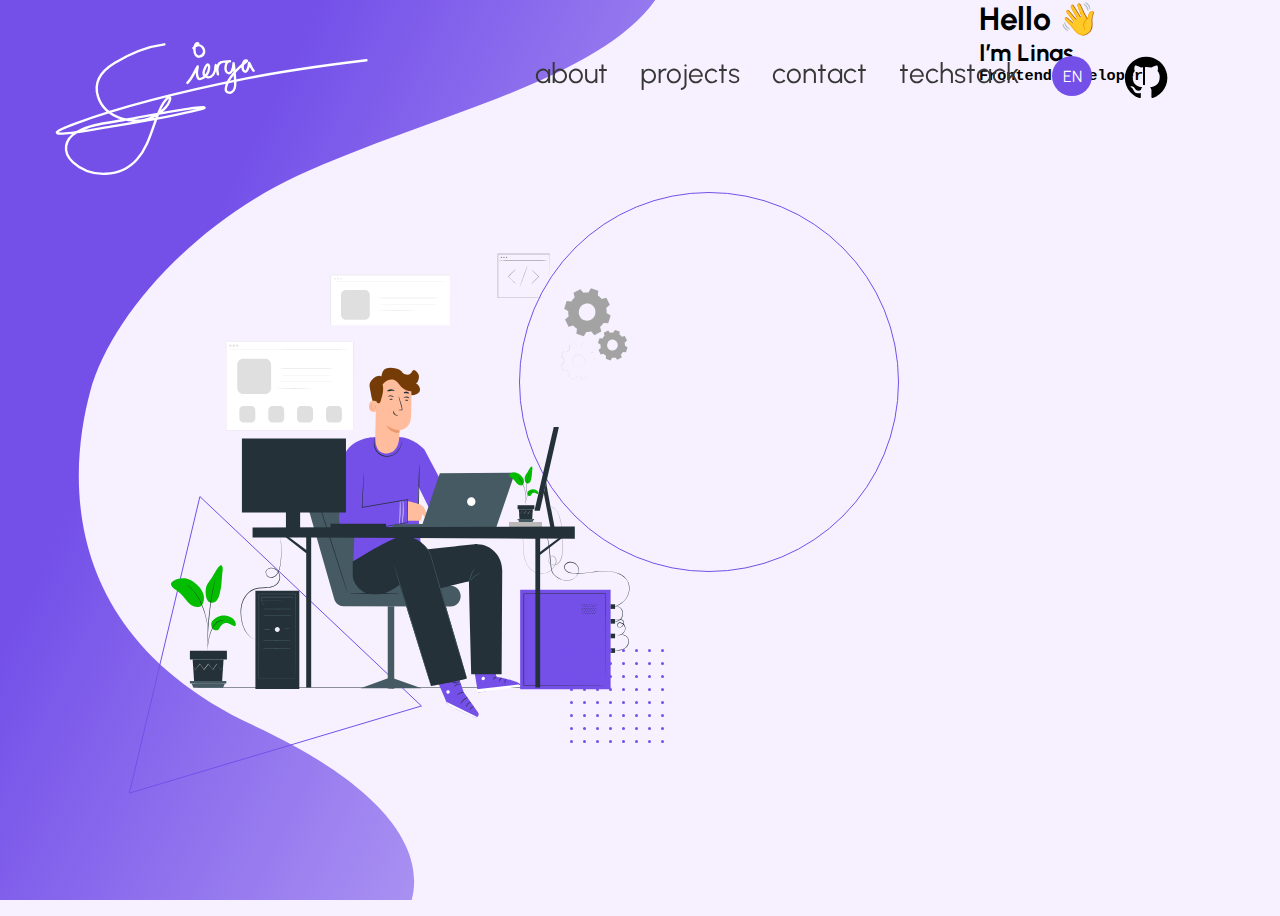
==== src/index.html @ c7c06890 "first commit" ====
<!DOCTYPE html>
<html lang="en">
<head>
    <meta charset="UTF-8">
    <meta name="viewport" content="width=device-width, initial-scale=1.0">
    <title>Linas Gierga</title>
    <link rel="stylesheet" href="/src/style.css">
</head>
<body>
    <svg class="backgroundSvg" xmlns="http://www.w3.org/2000/svg" width="790" height="1080" viewBox="0 0 790 1080" fill="none">
        <path d="M0 1130V730.173V-4H789.075C723.975 95.75 510.3 140.375 357.525 210.725C231.068 268.955 131.598 381.875 108.15 470.075C84.7029 558.275 63.0005 758.09 304.5 870.65C546 983.21 510.65 1089.23 460.95 1130H0Z" fill="url(#paint0_linear_227_18)"/>
        <defs>
          <linearGradient id="paint0_linear_227_18" x1="304.5" y1="165.05" x2="1593.38" y2="798.725" gradientUnits="userSpaceOnUse">
            <stop stop-color="#7450E9"/>
            <stop offset="1" stop-color="#7450E9" stop-opacity="0"/>
          </linearGradient>
        </defs>
      </svg>
    <header class="head">
        <nav class="navbar">
            <div class="logo">
                <svg width="391" height="168" viewBox="0 0 391 168" fill="none" xmlns="http://www.w3.org/2000/svg">
                    <path d="M136.58 3.90649C115.14 6.66023 92.7282 16.0284 74.3552 27.1511C58.4607 36.7734 47.6122 50.2435 53.6571 69.3963C62.2893 96.7468 98.6826 105.769 122.607 94.4038C130.795 90.5142 141.648 82.0887 143.763 72.5957C144.61 68.7917 140.902 70.707 139.845 71.6816C135.628 75.5686 132.377 82.1691 130.247 87.1562C121.583 107.44 117.562 130.436 102.497 147.553C82.4027 170.385 44.9512 171.926 22.4792 151.405C8.41216 138.56 11.7688 122.59 27.2783 113.535C44.0968 103.715 65.656 102.144 84.4105 98.8765C110.695 94.2969 136.875 88.9944 163.253 84.9689C167.417 84.3333 179.173 82.458 184.865 82.6183C185.506 82.6363 187.217 82.9852 186.661 83.3039C184.63 84.4679 182.237 84.8505 179.968 85.4259C140.035 95.5547 98.7001 101.792 58.1297 108.671C52.6746 109.595 -39.7852 126.684 25.2542 102.925C94.0602 77.7894 166.336 61.2031 238.047 46.8699C288.199 36.8459 338.543 29.964 389.268 23.8864" stroke="white" stroke-width="3" stroke-linecap="round"/>
                    <path d="M165.375 52.0934C170.385 47.3215 173.293 40.852 176.344 34.7252C180.407 26.5672 177.258 35.086 177.258 39.0673C177.258 41.1699 177.661 47.4689 180.882 47.3922C185.521 47.2818 190.303 41.8316 191.558 37.7287C192.07 36.0533 193.395 31.0904 191.688 29.567C189.012 27.1772 185.702 37.9564 185.583 39.1979C185.279 42.3951 187.542 44.8229 190.709 45.1396C195.87 45.6557 198.918 40.2756 200.111 36.0311C200.239 35.5788 200.374 30.0671 200.764 29.8935C201.001 29.7883 203.052 38.7374 203.213 39.557C203.948 43.3153 203.289 40.8555 203.017 38.5776C202.491 34.1691 202.535 28.7483 207.098 26.4982C210.357 24.891 221.538 25.0617 217.904 25.0617C212.971 25.0617 211.51 36.203 214.868 38.904C220.447 43.3919 222.964 32.2449 222.964 28.9467C222.964 21.1957 224.952 44.3459 225.184 52.0934C225.303 56.0611 224.95 61.1756 221.071 63.4545C218.009 65.2532 213.04 64.2941 213.301 59.994C213.96 49.1135 226.455 36.0911 234.26 29.1752C234.392 29.0579 241.091 24.9167 239.614 24.2455C234.475 21.9095 233.185 34.3563 235.892 37.1411C239.93 41.2938 242.356 30.4945 242.356 27.8041C242.356 24.2182 245.249 34.8256 248.233 36.8146" stroke="white" stroke-width="3" stroke-linecap="round"/>
                    <path d="M178.891 2.73118C172.704 -0.180234 171.658 21.9714 181.242 19.0547C192.95 15.4912 181.686 -2.95465 173.015 8.60762" stroke="white" stroke-width="3" stroke-linecap="round"/>
                    </svg>                    
            </div>
            <div class="navRight">
                <ul class="navbarList">
                    <li class="navbarItem">
                        <a href="" class="navbarLink">
                            about
                        </a>
                    </li>
                    <li class="navbarItem">
                        <a href="" class="navbarLink">
                            projects
                        </a>
                    </li>
                    <li class="navbarItem">
                        <a href="" class="navbarLink">
                            contact
                        </a>
                    </li>
                    <li class="navbarItem">
                        <a href="" class="navbarLink">
                            techstack
                        </a>
                    </li>
                </ul>
                <div class="languageChangeBtn">
                    <span>EN</span>
                </div>
                <div class="github">
                    <svg xmlns="http://www.w3.org/2000/svg" width="44" height="43" viewBox="0 0 44 43" fill="none">
                        <path d="M22.1138 0.636353C17.068 0.636562 12.1868 2.43222 8.34375 5.70203C4.5007 8.97184 1.94652 13.5024 1.13824 18.4831C0.329954 23.4638 1.32032 28.5696 3.93211 32.887C6.54391 37.2043 10.6067 40.4514 15.3936 42.0473C16.4561 42.2332 16.8545 41.5958 16.8545 41.0379C16.8545 40.5332 16.8279 38.8598 16.8279 37.0801C11.4888 38.0629 10.1076 35.7786 9.68258 34.5833C9.21099 33.4208 8.46341 32.3905 7.50445 31.5817C6.7607 31.1832 5.6982 30.2004 7.47787 30.1739C8.15742 30.2476 8.80918 30.4841 9.37792 30.8632C9.94666 31.2424 10.4156 31.7531 10.7451 32.352C11.0357 32.8741 11.4265 33.3337 11.8951 33.7045C12.3637 34.0753 12.9008 34.35 13.4758 34.5129C14.0507 34.6757 14.6521 34.7236 15.2456 34.6536C15.839 34.5836 16.4128 34.3972 16.9341 34.1051C17.0261 33.0248 17.5075 32.0147 18.2888 31.263C13.5607 30.7317 8.62008 28.8988 8.62008 20.7708C8.59022 18.6588 9.36953 16.6155 10.7982 15.0599C10.1486 13.2243 10.2246 11.21 11.0107 9.4286C11.0107 9.4286 12.7903 8.87077 16.8545 11.6067C20.3316 10.6504 24.0023 10.6504 27.4795 11.6067C31.5435 8.84423 33.3232 9.4286 33.3232 9.4286C34.1094 11.2099 34.1855 13.2243 33.5357 15.0599C34.9687 16.6129 35.7487 18.658 35.7138 20.7708C35.7138 28.9254 30.7466 30.7317 26.0185 31.263C26.5256 31.777 26.9162 32.3941 27.1637 33.0724C27.4112 33.7508 27.5098 34.4744 27.4529 35.1942C27.4529 38.0365 27.4263 40.3207 27.4263 41.038C27.4263 41.5958 27.8247 42.2599 28.8872 42.0474C33.6657 40.4384 37.7168 37.1837 40.3175 32.8642C42.9181 28.5447 43.8991 23.4415 43.0852 18.4656C42.2713 13.4897 39.7156 8.96502 35.8742 5.69919C32.0328 2.43336 27.1558 0.638977 22.1138 0.636353Z" fill="black"/>
                      </svg>
                </div>
            </div>
        </nav>
    </header>
    <main>
        <div class="vectorPerson">
            <svg width="899" height="724" viewBox="0 0 899 724" fill="none" xmlns="http://www.w3.org/2000/svg">
                <circle cx="709" cy="190" r="189.5" stroke="#7450E9"/>
                <path d="M421.435 513.965L129.319 601.122L199.897 304.563L421.435 513.965Z" stroke="#7450E9"/>
                <g clip-path="url(#clip0_275_212)">
                <mask id="mask0_275_212" style="mask-type:luminance" maskUnits="userSpaceOnUse" x="157" y="28" width="507" height="527">
                <path d="M664 28.367H157V554.633H664V28.367Z" fill="white"/>
                </mask>
                <g mask="url(#mask0_275_212)">
                <path d="M226.307 149.777H353.26V237.979H226.307V149.777Z" fill="white"/>
                <path d="M353.361 238.084V236.505V231.874V214.086C353.361 198.719 353.26 176.721 353.26 149.882L353.462 150.092H226.51L226.712 149.882V238.084L226.51 237.874L317.972 237.979L344.134 238.084H351.13H352.955H353.564H351.232H344.235L318.175 238.189L226.611 238.295H226.408V238.084V149.882V149.671H226.611H353.564H353.767V149.882C353.767 176.827 353.665 198.93 353.665 214.192V231.874V236.505C353.665 237.558 353.361 238.084 353.361 238.084Z" fill="#DFDFDF"/>
                <path d="M226.307 157.671C226.307 157.565 254.699 157.46 289.784 157.46C324.868 157.46 353.26 157.565 353.26 157.671C353.26 157.776 324.868 157.881 289.784 157.881C254.699 157.881 226.307 157.776 226.307 157.671Z" fill="#DFDFDF"/>
                <path d="M231.377 153.671C231.377 154.302 230.972 154.723 230.363 154.723C229.755 154.723 229.349 154.302 229.349 153.671C229.349 153.039 229.755 152.618 230.363 152.618C230.972 152.618 231.377 153.145 231.377 153.671Z" fill="#DFDFDF"/>
                <path d="M233.81 152.618C234.37 152.618 234.824 153.09 234.824 153.671C234.824 154.252 234.37 154.723 233.81 154.723C233.251 154.723 232.796 154.252 232.796 153.671C232.796 153.09 233.251 152.618 233.81 152.618Z" fill="#DFDFDF"/>
                <path d="M238.272 153.671C238.272 154.302 237.867 154.723 237.258 154.723C236.65 154.723 236.244 154.302 236.244 153.671C236.244 153.039 236.65 152.618 237.258 152.618C237.867 152.618 238.272 153.145 238.272 153.671Z" fill="#DFDFDF"/>
                <path d="M237.258 172.828C237.258 169.514 239.945 166.828 243.258 166.828H265.126C268.44 166.828 271.126 169.514 271.126 172.828V195.982C271.126 199.296 268.44 201.982 265.126 201.982H243.258C239.945 201.982 237.258 199.296 237.258 195.982V172.828Z" fill="#DFDFDF"/>
                <path d="M335.919 176.827C335.919 176.932 322.737 177.037 306.412 177.037C290.086 177.037 276.904 176.932 276.904 176.827C276.904 176.721 290.086 176.616 306.412 176.616C322.737 176.616 335.919 176.721 335.919 176.827Z" fill="#DFDFDF"/>
                <path d="M335.919 183.352C335.919 183.458 322.737 183.563 306.412 183.563C290.086 183.563 276.904 183.458 276.904 183.352C276.904 183.247 290.086 183.142 306.412 183.142C322.737 183.142 335.919 183.247 335.919 183.352Z" fill="#DFDFDF"/>
                <path d="M335.919 189.878C335.919 189.983 322.737 190.089 306.412 190.089C290.086 190.089 276.904 189.983 276.904 189.878C276.904 189.773 290.086 189.668 306.412 189.668C322.737 189.668 335.919 189.773 335.919 189.878Z" fill="#DFDFDF"/>
                <path d="M311.787 196.404C311.382 196.509 310.875 196.509 310.368 196.509L306.616 196.614C303.473 196.614 299.112 196.72 294.347 196.72C289.581 196.72 285.221 196.72 281.976 196.614L278.224 196.509C277.717 196.509 277.311 196.509 276.906 196.404C277.311 196.299 277.818 196.299 278.224 196.299L281.976 196.193C285.119 196.088 289.479 196.088 294.347 196.088C299.214 196.088 303.473 196.088 306.616 196.193L310.368 196.299C310.875 196.299 311.382 196.299 311.787 196.404Z" fill="#DFDFDF"/>
                <path d="M239.388 217.876C239.388 215.667 241.179 213.876 243.388 213.876H251.307C253.517 213.876 255.307 215.667 255.307 217.876V226.401C255.307 228.61 253.517 230.401 251.307 230.401H243.388C241.179 230.401 239.388 228.61 239.388 226.401V217.876Z" fill="#DFDFDF"/>
                <path d="M268.287 217.876C268.287 215.667 270.077 213.876 272.287 213.876H280.206C282.416 213.876 284.206 215.667 284.206 217.876V226.401C284.206 228.61 282.416 230.401 280.206 230.401H272.287C270.077 230.401 268.287 228.61 268.287 226.401V217.876Z" fill="#DFDFDF"/>
                <path d="M297.084 217.876C297.084 215.667 298.875 213.876 301.084 213.876H309.004C311.213 213.876 313.004 215.667 313.004 217.876V226.401C313.004 228.61 311.213 230.401 309.004 230.401H301.084C298.875 230.401 297.084 228.61 297.084 226.401V217.876Z" fill="#DFDFDF"/>
                <path d="M325.983 217.876C325.983 215.667 327.774 213.876 329.983 213.876H337.903C340.112 213.876 341.903 215.667 341.903 217.876V226.401C341.903 228.61 340.112 230.401 337.903 230.401H329.983C327.774 230.401 325.983 228.61 325.983 226.401V217.876Z" fill="#DFDFDF"/>
                <path d="M584.655 171.827C584.553 172.353 584.25 172.88 583.946 173.301C582.525 175.511 579.99 176.564 577.455 176.143C576.341 175.932 575.224 175.406 574.313 174.564C573.806 174.143 573.398 173.616 573.095 173.09C572.688 172.459 572.487 171.827 572.285 171.196C571.878 169.827 571.98 168.249 572.487 166.88C572.994 165.512 573.905 164.354 575.123 163.617C575.73 163.196 576.341 162.986 576.948 162.775C577.557 162.565 578.166 162.565 578.876 162.565C581.106 162.67 583.133 163.933 584.349 165.933C585.161 167.196 585.466 168.775 585.263 170.354C585.059 170.88 584.857 171.406 584.655 171.827C584.655 171.827 584.857 171.301 584.96 170.248C585.06 168.775 584.757 167.301 584.046 166.038C582.932 164.144 580.903 162.986 578.772 162.986C578.165 162.986 577.557 163.091 576.948 163.196C573.603 164.144 571.674 167.722 572.588 171.196C572.791 171.827 572.994 172.459 573.399 172.985C573.703 173.511 574.11 174.037 574.515 174.458C576.138 175.932 578.369 176.458 580.397 175.827C581.815 175.406 583.031 174.564 583.842 173.301C584.147 172.88 584.453 172.353 584.655 171.827Z" fill="#DFDFDF"/>
                <path d="M587.87 157.469L587.881 157.261L588.019 156.537L588.559 153.853L588.553 153.957C587.168 153.353 585.29 152.511 583.119 151.444L583.22 151.45L581.046 154.456L581.041 154.56L580.94 154.554C579.635 154.373 578.324 154.296 577.104 154.432L577.003 154.426L577.008 154.323L575.044 151.177L575.246 151.189L569.675 153.37L569.782 153.272L570.303 156.959L570.298 157.063L570.192 157.16C569.141 157.935 568.187 158.818 567.423 159.924L567.317 160.022L567.216 160.016C566.118 159.741 564.913 159.567 563.714 159.288L563.921 159.196L561.515 164.8L561.424 164.586L564.343 166.847L564.439 166.956L564.434 167.061C564.265 168.409 564.201 169.659 564.335 171.025L564.329 171.128L564.223 171.228L561.189 173.243L561.2 173.034L563.335 178.802L563.139 178.685C564.258 178.543 565.484 178.3 566.704 178.164L566.805 178.17L566.9 178.28C567.654 179.369 568.514 180.36 569.586 181.153L569.676 181.367L569.671 181.473L569.666 181.577L569.655 181.785L569.528 182.3L569.38 183.23L569.084 185.095L568.993 184.88L574.433 187.289L574.226 187.381L576.4 184.374L576.506 184.277L576.607 184.283C577.912 184.463 579.122 184.534 580.443 184.403L580.544 184.409L580.639 184.52L582.604 187.664L582.407 187.549C584.365 186.829 586.222 186.102 587.978 185.368L587.866 185.571L587.345 181.883L587.35 181.78L587.456 181.681C588.506 180.907 589.461 180.024 590.225 178.919L590.331 178.821L590.431 178.827C591.631 179.107 592.83 179.385 593.933 179.555L593.727 179.647L596.133 174.042L596.223 174.258L593.304 171.997L593.203 171.991L593.209 171.886C593.378 170.537 593.446 169.183 593.308 167.921L593.313 167.818L593.414 167.824L596.448 165.809L596.443 165.913L594.307 160.145L594.408 160.151C592.981 160.381 591.761 160.517 590.843 160.672C590.28 159.805 589.611 159.033 588.937 158.367L588.359 157.811L587.87 157.469L588.168 157.591C588.263 157.7 588.46 157.817 588.751 158.043C589.526 158.715 590.195 159.486 590.763 160.251L590.662 160.245C591.681 160.096 592.8 159.953 594.228 159.723L594.127 159.717L594.122 159.82L596.257 165.588L596.252 165.691L596.146 165.791L593.111 167.806L593.218 167.708C593.351 169.074 593.282 170.428 593.113 171.775L593.018 171.666L595.937 173.927L596.032 174.036L596.027 174.142L593.62 179.746L593.615 179.85L593.514 179.844C592.416 179.57 591.212 179.396 590.012 179.116L590.118 179.018C589.254 180.116 588.299 181 587.249 181.774L587.36 181.572L587.882 185.259L587.877 185.362L587.771 185.462L582.201 187.641L582.094 187.74L581.999 187.629L580.034 184.485L580.231 184.6C578.91 184.732 577.599 184.655 576.294 184.474L576.501 184.38L574.327 187.387L574.221 187.486L574.12 187.48L568.686 184.966L568.585 184.96L568.59 184.857L568.887 182.994L569.035 182.062L569.162 181.547L569.172 181.338L569.178 181.235L569.183 181.129C569.363 181.559 569.178 181.235 569.273 181.344C568.307 180.452 567.346 179.454 566.598 178.262L566.794 178.377C565.574 178.514 564.348 178.756 563.229 178.899L563.027 178.887L562.932 178.778L560.797 173.01L560.701 172.901L560.807 172.802C561.852 172.133 562.902 171.358 563.841 170.787L563.73 170.99C563.597 169.624 563.665 168.269 563.834 166.92L563.924 167.136L561.005 164.875L560.91 164.765L560.915 164.659L563.322 159.055L563.327 158.952L563.428 158.958C564.627 159.237 565.826 159.515 566.93 159.686L566.723 159.777C567.587 158.68 568.542 157.795 569.592 157.022L569.486 157.119L568.965 153.432L568.97 153.328L569.071 153.334C571.028 152.614 572.885 151.887 574.641 151.153L574.742 151.159L574.837 151.27L576.802 154.415L576.701 154.409C578.022 154.278 579.332 154.355 580.638 154.537L580.537 154.531L582.711 151.524L582.716 151.42L582.817 151.426L588.246 154.042L588.347 154.048L587.806 156.734L587.669 157.457L587.87 157.469Z" fill="#DFDFDF"/>
                <path d="M606.05 163.83C605.111 163.258 604.262 162.473 603.615 161.675L600.723 162.471L598.47 157.902L600.795 155.886C600.536 154.751 600.483 153.709 600.526 152.557L597.922 151.04L599.494 146.14L602.438 146.386C602.996 145.412 603.76 144.531 604.535 143.86L603.778 140.873L608.209 138.523L610.15 140.918C611.248 140.644 612.256 140.585 613.37 140.623L614.952 137.918L619.684 139.52L619.434 142.565C620.372 143.137 621.221 143.924 621.868 144.721L624.76 143.924L627.013 148.493L624.688 150.511C624.948 151.644 625 152.686 624.957 153.837L627.562 155.357L625.989 160.255L623.045 160.011C622.487 160.983 621.718 161.759 620.948 162.537L621.705 165.521L617.274 167.871L615.334 165.479C614.235 165.753 613.227 165.812 612.113 165.772L610.531 168.477L605.799 166.874L606.05 163.83ZM610.827 158.325C613.607 159.312 616.658 157.669 617.524 154.797C618.491 151.92 616.916 148.773 614.142 147.891C611.362 146.906 608.311 148.547 607.445 151.419C606.478 154.297 607.946 157.345 610.827 158.325Z" fill="#A3A3A3"/>
                <path d="M576.959 136.855C575.495 135.897 574.223 134.718 573.146 133.423L568.556 134.632L565.063 127.524L568.645 124.388C568.254 122.634 568.169 120.969 568.281 119.185L564.213 116.709L566.657 109.042L571.331 109.499C572.265 107.98 573.412 106.659 574.67 105.54L573.52 100.803L580.414 97.1588L583.431 100.846C585.129 100.433 586.742 100.338 588.466 100.447L590.882 96.229L598.287 98.7202L597.824 103.554C599.288 104.512 600.555 105.586 601.732 106.876L606.322 105.666L609.816 112.774L606.233 115.909C606.625 117.663 606.709 119.329 606.597 121.112L610.665 123.59L608.221 131.255L603.452 130.91C602.518 132.428 601.371 133.748 600.113 134.866L601.263 139.606L594.369 143.249L591.352 139.561C589.654 139.975 588.041 140.07 586.317 139.962L583.8 144.184L576.395 141.694L576.959 136.855ZM584.513 128.262C588.931 129.674 593.559 127.208 595.052 122.732C596.544 118.256 594.074 113.386 589.751 111.864C585.332 110.452 580.704 112.918 579.212 117.394C577.724 121.974 580.094 126.849 584.513 128.262Z" fill="#A3A3A3"/>
                <path d="M531.418 91.8873C531.621 91.6768 531.724 91.4663 531.925 91.2558L533.446 89.677C534.766 88.3087 536.591 86.5194 538.619 84.5196V84.7301C536.591 82.7303 534.766 80.941 533.446 79.678L531.925 78.0992C531.724 77.8887 531.521 77.6782 531.418 77.4677C531.621 77.5729 531.824 77.7834 532.028 77.9939L533.649 79.4675C534.967 80.7305 536.894 82.5198 538.922 84.5196L539.023 84.6249L538.922 84.7301C536.894 86.7299 535.07 88.5192 533.649 89.8875L532.028 91.4663C531.925 91.5716 531.621 91.6768 531.418 91.8873Z" fill="#7D7D7D"/>
                <path d="M515.601 77.3624C515.398 77.5729 515.297 77.7834 515.094 77.9939L513.573 79.5727C512.255 80.941 510.43 82.7303 508.402 84.7301V84.4143C510.43 86.4141 512.255 88.2034 513.573 89.4665L515.094 91.0453C515.297 91.2558 515.5 91.4663 515.601 91.6768C515.398 91.5716 515.195 91.361 514.993 91.1505C514.587 90.7295 513.979 90.2033 513.37 89.677C512.052 88.414 510.125 86.6246 508.097 84.6248L507.996 84.5196L508.097 84.4143C510.125 82.4145 511.951 80.6252 513.37 79.2569L514.993 77.7834C515.195 77.6781 515.398 77.4676 515.601 77.3624Z" fill="#7D7D7D"/>
                <path d="M519.657 95.2554C519.556 95.2554 521.178 90.4138 523.409 84.4144C525.64 78.4149 527.364 73.6785 527.465 73.6785C527.567 73.6785 525.944 78.5202 523.713 84.5196C521.483 90.519 519.759 95.2554 519.657 95.2554Z" fill="#7D7D7D"/>
                <path d="M549.469 104.833V102.518V93.6766C549.469 86.0984 549.469 75.2573 549.366 62.1007L549.469 62.3112H497.957L498.159 62.1007V105.675L497.957 105.465L535.17 105.57H545.717H548.556H545.817L535.273 105.675L497.957 105.781H497.755V105.57V61.9954V61.7849H497.957H549.469H549.57V61.9954C549.57 75.1521 549.469 85.9931 549.469 93.6766V102.518V104.833Z" fill="#7D7D7D"/>
                <path d="M549.873 68.5211C549.873 68.6264 538.212 68.7316 523.915 68.7316C509.618 68.7316 497.957 68.6264 497.957 68.5211C497.957 68.4159 509.516 68.3106 523.915 68.3106C538.315 68.3106 549.873 68.4159 549.873 68.5211Z" fill="#7D7D7D"/>
                <path d="M502.115 65.3635C502.115 65.7846 501.811 66.1003 501.405 66.1003C500.998 66.1003 500.695 65.7846 500.695 65.3635C500.695 64.9425 500.998 64.6268 501.405 64.6268C501.811 64.6268 502.115 64.9425 502.115 65.3635Z" fill="#7D7D7D"/>
                <path d="M503.94 64.6268C504.333 64.6268 504.65 64.9562 504.65 65.3635C504.65 65.7698 504.333 66.1003 503.94 66.1003C503.548 66.1003 503.23 65.7698 503.23 65.3635C503.23 64.9562 503.548 64.6268 503.94 64.6268Z" fill="#7D7D7D"/>
                <path d="M507.185 65.3635C507.185 65.7846 506.881 66.1003 506.475 66.1003C506.068 66.1003 505.765 65.7846 505.765 65.3635C505.765 64.9425 506.068 64.6268 506.475 64.6268C506.881 64.6268 507.185 64.9425 507.185 65.3635Z" fill="#7D7D7D"/>
                <path d="M330.85 83.0461H449.894V133.252H330.85V83.0461Z" fill="white"/>
                <path d="M449.894 133.252V132.41V129.778V119.779C449.894 111.149 449.894 98.6235 449.791 83.046L449.894 83.1513L330.85 83.2566L331.053 83.046V133.252L330.85 133.041L416.229 133.147L440.97 133.252H416.229L330.749 133.357H330.546V133.147V82.9408V82.7303H330.749H449.791H449.894V83.046C449.894 98.6235 449.894 111.149 449.791 119.779V129.778V132.305C449.791 132.831 449.894 133.252 449.894 133.252Z" fill="#DFDFDF"/>
                <path d="M331.053 89.8875C331.053 89.7823 357.62 89.677 390.474 89.677C423.327 89.677 449.894 89.7823 449.894 89.8875C449.894 89.9928 423.327 90.098 390.474 90.098C357.62 90.098 331.053 89.9928 331.053 89.8875Z" fill="#DFDFDF"/>
                <path d="M336.021 86.8352C336.021 87.3614 335.616 87.6772 335.109 87.6772C334.602 87.6772 334.196 87.2562 334.196 86.8352C334.196 86.3089 334.602 85.8879 335.109 85.8879C335.616 85.8879 336.021 86.3089 336.021 86.8352Z" fill="#EBEBEB"/>
                <path d="M338.961 86.8352C338.961 87.3614 338.556 87.6772 338.049 87.6772C337.542 87.6772 337.136 87.2562 337.136 86.8352C337.136 86.3089 337.542 85.8879 338.049 85.8879C338.556 85.8879 338.961 86.3089 338.961 86.8352Z" fill="#EBEBEB"/>
                <path d="M340.989 85.8879C341.493 85.8879 341.902 86.312 341.902 86.8352C341.902 87.3583 341.493 87.7824 340.989 87.7824C340.485 87.7824 340.077 87.3583 340.077 86.8352C340.077 86.312 340.485 85.8879 340.989 85.8879Z" fill="#EBEBEB"/>
                <path d="M340.99 102.992C340.99 100.231 343.229 97.992 345.99 97.992H364.788C367.549 97.992 369.788 100.231 369.788 102.992V122.779C369.788 125.54 367.549 127.779 364.788 127.779H345.99C343.229 127.779 340.99 125.54 340.99 122.779V102.992Z" fill="#DFDFDF"/>
                <path d="M441.68 105.991C441.68 106.097 426.875 106.202 408.623 106.202C390.371 106.202 375.567 106.097 375.567 105.991C375.567 105.886 390.371 105.781 408.623 105.781C426.875 105.781 441.68 105.886 441.68 105.991Z" fill="#DFDFDF"/>
                <path d="M441.68 112.096C441.68 112.201 426.875 112.306 408.623 112.306C390.371 112.306 375.567 112.201 375.567 112.096C375.567 111.991 390.371 111.885 408.623 111.885C426.875 111.885 441.68 111.991 441.68 112.096Z" fill="#DFDFDF"/>
                <path d="M417.75 118.201H416.532L411.969 118.306L396.963 118.411L381.956 118.306L377.393 118.201L381.956 118.095H396.963H411.969L416.532 118.201H417.75Z" fill="#DFDFDF"/>
                <path d="M636.166 495.743C636.166 495.849 534.967 496.06 410.145 496.06C285.322 496.06 184.125 495.953 184.125 495.743C184.125 495.533 285.322 495.427 410.145 495.427C534.967 495.427 636.166 495.533 636.166 495.743Z" fill="#253138"/>
                <path d="M493.563 462.58L496.205 484.769C496.205 484.769 519.453 488.913 520.402 492.926L477.911 500.749L472.31 466.442L493.563 462.58Z" fill="#7450E9"/>
                <path d="M482.538 484.988C481.7 485.456 481.335 486.347 481.675 487.207C482.015 488.066 482.981 488.396 483.835 488.028C484.673 487.561 485.121 486.552 484.781 485.692C484.342 484.85 483.294 484.639 482.456 485.107" fill="white"/>
                <path d="M477.212 500.754L476.71 497.302L518.481 492.548C518.481 492.548 520.504 493.056 520.504 494.467L477.212 500.754Z" fill="white"/>
                <path d="M496.811 484.649C496.842 484.846 495.868 485.127 494.889 486.017C493.91 486.907 493.558 487.887 493.344 487.823C493.13 487.761 493.236 486.522 494.397 485.497C495.559 484.472 496.779 484.453 496.811 484.649Z" fill="#253138"/>
                <path d="M501.564 485.887C501.595 486.087 500.777 486.66 500.233 487.696C499.69 488.732 499.637 489.674 499.441 489.712C499.245 489.75 498.956 488.565 499.664 487.29C500.372 486.014 501.532 485.686 501.564 485.887Z" fill="#253138"/>
                <path d="M504.959 491.254C504.765 491.292 504.317 490.335 504.728 489.102C505.139 487.87 505.935 487.189 506.064 487.372C506.192 487.555 505.703 488.281 505.358 489.29C505.013 490.302 505.235 491.093 504.959 491.254Z" fill="#253138"/>
                <path d="M495.751 479.348C495.681 479.559 494.734 479.412 493.549 479.701C492.362 479.991 491.52 480.525 491.39 480.346C491.259 480.168 492.055 479.343 493.443 479.021C494.829 478.699 495.822 479.138 495.751 479.348Z" fill="#253138"/>
                <path d="M494.385 466.307L494.782 470.233L473.585 473.241L472.947 469.751L494.385 466.307Z" fill="black"/>
                <path d="M495.229 474.483C494.566 474.804 493.771 474.946 493.045 474.874C492.234 474.918 491.492 474.748 490.749 474.577C490.32 474.452 489.891 474.327 489.446 474.103C489.232 474.04 488.902 473.897 488.772 473.718C488.426 473.476 488.347 472.985 488.499 472.654C488.649 472.324 489.016 472.056 489.314 472.003C489.61 471.95 489.81 471.914 490.123 471.959C490.635 471.968 491.065 472.094 491.494 472.219C492.236 472.39 493.011 472.757 493.686 473.141C494.821 473.848 495.245 474.581 495.261 474.68C495.277 474.778 494.569 474.197 493.45 473.588C492.792 473.301 492.133 473.015 491.39 472.845C490.961 472.719 490.548 472.692 490.135 472.665C489.623 472.655 489.224 472.727 489.158 472.941C489.09 473.155 489.174 473.039 489.189 473.138C489.303 473.218 489.535 473.379 489.749 473.442C490.178 473.567 490.523 473.809 490.935 473.836C491.679 474.006 492.422 474.177 493.148 474.249C493.776 474.339 494.503 474.411 495.229 474.483Z" fill="#253138"/>
                <path d="M495.071 475.016C494.59 474.483 494.27 473.709 494.162 472.995C494.038 472.181 494.011 471.346 494.08 470.493C494.116 470.067 494.232 469.521 494.363 469.074C494.464 468.425 494.984 467.9 495.551 467.684C495.939 467.606 496.261 467.75 496.517 468.119C496.661 468.405 496.787 468.589 496.833 468.894C497.009 469.384 497.087 469.893 497.066 470.421C497.095 471.255 496.929 472.13 496.537 472.836C495.933 474.111 495.105 474.591 495.09 474.488C495.074 474.386 495.691 473.844 496.101 472.608C496.397 471.919 496.482 471.169 496.47 470.436C496.504 470.009 496.442 469.604 496.284 469.215C496.109 468.725 495.965 468.438 495.771 468.477C495.578 468.515 495.237 468.899 495.104 469.346C494.972 469.791 494.841 470.237 494.805 470.664C494.72 471.416 494.637 472.166 494.745 472.878C494.849 474.221 495.168 474.997 495.071 475.016Z" fill="#253138"/>
                <path d="M307.833 314.498L334.298 407.226C335.515 411.331 339.165 414.173 343.221 414.173L450.705 414.488C456.181 414.488 460.642 409.857 460.642 404.174V403.647C460.338 398.174 455.978 393.859 450.705 393.859H409.638L376.785 298.71H319.189C312.7 298.71 307.326 304.183 307.326 311.025C307.326 312.182 307.528 313.34 307.833 314.498Z" fill="#455A63"/>
                <path d="M398.788 401.543C398.788 401.754 387.837 401.963 374.351 401.963C360.865 401.963 349.914 401.754 349.914 401.543C349.914 401.333 360.865 401.122 374.351 401.122C387.837 401.122 398.788 401.333 398.788 401.543Z" fill="#253138"/>
                <path d="M315.742 301.657C315.945 301.552 323.246 323.76 332.067 351.337C340.889 378.913 347.886 401.121 347.683 401.228C347.48 401.332 340.179 379.124 331.358 351.547C322.536 323.971 315.539 301.763 315.742 301.657Z" fill="#253138"/>
                <path d="M394.225 496.69L387.736 496.481V414.174H394.225V496.69Z" fill="#455A63"/>
                <path d="M360.561 496.27H421.502L393.921 486.376H387.33L360.561 496.27Z" fill="#455A63"/>
                <path d="M345.046 277.449L355.085 329.76L353.26 368.914L421.096 357.231L418.46 322.918L418.359 294.5L434.988 327.97L447.967 301.973L424.24 257.345C419.88 252.714 414.607 249.136 408.726 246.925C405.582 245.768 402.337 245.136 398.991 245.031C391.386 247.557 383.173 247.557 375.568 245.031C374.655 245.136 373.337 245.241 371.613 245.452H371.309C356.91 247.346 345.858 259.661 345.148 274.712L345.046 277.449Z" fill="#7450E9"/>
                <path d="M371.715 245.557C371.715 245.557 343.83 245.768 340.382 276.291L339.875 298.71L363.907 298.499L371.715 245.557Z" fill="#7450E9"/>
                <path d="M418.157 327.97C417.954 327.97 418.053 315.55 418.359 300.289C418.663 285.027 419.17 272.607 419.373 272.607C419.574 272.607 419.475 285.027 419.171 300.289C418.867 315.55 418.36 327.97 418.157 327.97Z" fill="#253138"/>
                <path d="M400.715 245.557C400.715 245.557 400.816 245.768 400.918 246.083C401.121 246.61 401.222 247.136 401.323 247.662C401.729 249.662 401.628 251.662 401.121 253.556C400.309 256.398 398.687 258.924 396.558 260.924C393.921 263.345 390.474 264.713 386.925 264.713C383.376 264.818 379.928 263.345 377.393 260.713C375.365 258.503 374.148 255.767 373.844 252.714C373.641 250.714 373.844 248.715 374.554 246.82C374.757 246.294 374.959 245.873 375.264 245.346C375.466 245.031 375.568 244.925 375.568 244.925C375.568 244.925 375.264 245.662 374.858 246.925C374.351 248.82 374.148 250.714 374.452 252.609C374.858 255.451 376.075 258.082 378.001 260.187C380.435 262.608 383.68 263.976 387.026 263.976C390.372 263.976 393.718 262.713 396.253 260.398C398.383 258.503 400.005 256.082 400.816 253.346C401.323 251.451 401.526 249.557 401.323 247.662C400.918 246.294 400.614 245.557 400.715 245.557Z" fill="#253138"/>
                <path d="M453.747 471.536L463.786 500.27L478.083 520.584C479.097 521.951 478.693 523.952 477.373 525.004L477.272 525.108C476.461 525.635 475.447 525.741 474.534 525.32C468.754 522.794 447.663 513.637 447.055 511.532C446.345 509.006 432.757 478.167 432.757 478.167L453.747 471.536Z" fill="#7450E9"/>
                <path d="M477.272 525.11L446.345 509.638L446.852 510.795C447.258 511.848 447.968 512.69 448.88 513.216C451.415 514.69 458.513 518.374 474.433 525.32C475.346 525.742 476.36 525.742 477.272 525.11Z" fill="white"/>
                <path d="M448.475 498.165C449.387 498.375 449.894 499.323 449.794 500.27C449.591 501.217 448.677 501.849 447.766 501.638C446.852 501.428 446.245 500.375 446.345 499.428C446.649 498.48 447.663 497.954 448.577 498.27" fill="white"/>
                <path d="M466.321 515.216C466.625 514.057 467.233 513.004 467.943 512.058C469.261 510.585 470.884 510.373 470.884 510.164C470.884 509.953 470.478 510.058 469.768 510.164C467.943 510.69 466.625 512.163 466.321 514.057C466.118 514.795 466.219 515.216 466.321 515.216Z" fill="#253138"/>
                <path d="M469.667 518.268C469.87 518.374 470.377 517.11 471.594 516.058C472.405 515.531 473.216 515.005 474.129 514.584C474.129 514.375 472.608 514.375 471.188 515.531C469.769 516.689 469.566 518.163 469.667 518.268Z" fill="#253138"/>
                <path d="M460.845 511.848C461.048 511.953 461.859 509.953 463.684 508.269C465.511 506.585 467.436 505.848 467.335 505.638C467.233 505.427 465.104 505.848 463.177 507.743C461.251 509.637 460.642 511.742 460.845 511.848Z" fill="#253138"/>
                <path d="M457.093 503.322C457.196 503.427 458.513 502.164 460.441 501.323C462.366 500.481 464.09 500.27 464.09 500.165C464.09 500.058 462.266 499.849 460.135 500.797C458.006 501.744 456.992 503.216 457.093 503.322Z" fill="#253138"/>
                <path d="M453.95 495.007C454.052 495.112 455.268 493.534 457.398 492.797C459.527 492.06 461.352 492.481 461.352 492.271C461.352 492.06 460.947 491.955 460.136 491.85C458.108 491.534 455.978 492.271 454.559 493.849C454.052 494.481 453.849 494.902 453.95 495.007Z" fill="#253138"/>
                <path d="M456.689 491.219C456.587 490.798 456.485 490.482 456.282 490.167C455.775 489.219 455.168 488.377 454.357 487.64C453.85 487.114 453.14 486.692 452.43 486.588C451.923 486.588 451.415 486.903 451.212 487.325C451.009 487.745 451.009 488.271 451.212 488.797C452.023 490.798 454.154 491.745 456.182 491.219C458.108 490.693 459.528 489.007 459.731 486.902C459.832 486.375 459.628 485.85 459.324 485.535C458.919 485.22 458.413 485.113 457.906 485.43C457.297 485.85 456.79 486.483 456.486 487.114C455.979 488.061 455.675 489.007 455.472 490.059C455.371 490.481 455.371 490.798 455.472 491.219C455.776 489.85 456.283 488.588 456.993 487.325C457.297 486.692 457.702 486.271 458.31 485.849C458.513 485.745 458.818 485.746 459.122 485.956C459.325 486.272 459.426 486.587 459.324 486.902C459.02 488.692 457.804 490.165 456.182 490.585C454.458 491.007 452.734 490.167 452.024 488.588C451.822 488.271 451.822 487.851 451.923 487.535C452.024 487.218 452.329 487.114 452.531 487.114C453.14 487.218 453.748 487.534 454.154 487.954C455.269 488.902 456.08 490.06 456.689 491.219Z" fill="#253138"/>
                <path d="M474.434 352.177C448.678 354.915 414.505 358.6 414.505 358.6L419.171 402.173C419.171 402.173 469.364 388.385 469.06 389.542C468.754 390.701 471.392 482.271 471.392 482.271H501.609L502.216 378.598C502.42 364.177 491.368 352.388 477.476 352.177C476.359 352.072 475.448 352.072 474.434 352.177Z" fill="#253138"/>
                <path d="M352.753 369.756V383.228C352.753 392.385 362.792 402.174 371.715 402.174H378.61C383.984 402.174 392.502 398.069 396.862 394.806L399.498 392.806L431.034 494.06C431.034 494.06 467.031 487.324 467.031 486.166C467.031 485.008 442.593 403.226 431.338 365.23C426.775 349.758 410.754 340.706 395.949 345.969C395.442 346.179 394.935 346.39 394.428 346.6C378.204 353.442 352.753 369.756 352.753 369.756Z" fill="#253138"/>
                <path d="M466.929 486.271C466.828 486.165 466.828 486.061 466.828 485.955C466.726 485.639 466.625 485.324 466.422 484.903C466.118 483.956 465.611 482.587 465.004 480.693C463.786 477.009 462.163 471.746 460.135 465.114C456.079 451.957 450.705 433.644 444.824 413.436C441.883 403.332 439.147 393.648 436.612 384.912C435.394 380.492 434.177 376.387 433.063 372.491C432.453 370.493 431.946 368.703 431.439 366.809C430.932 365.019 430.425 363.335 429.817 361.651C428.701 358.808 426.979 356.283 424.747 354.178C423.124 352.6 421.299 351.126 419.374 349.862C417.853 348.809 416.635 347.968 415.722 347.442L414.811 346.811C414.708 346.704 414.607 346.704 414.505 346.6C414.607 346.6 414.708 346.704 414.811 346.811L415.825 347.337C416.736 347.863 417.953 348.6 419.474 349.652C421.402 350.914 423.226 352.284 424.951 353.863C427.282 355.968 429.007 358.494 430.222 361.44C430.831 363.125 431.439 364.809 431.946 366.598C432.453 368.388 433.063 370.282 433.57 372.282L437.219 384.702C439.754 393.438 442.593 403.121 445.534 413.225C451.415 433.434 456.688 451.643 460.541 465.01L465.205 480.693L466.525 484.903C466.625 485.324 466.726 485.745 466.828 485.955C466.929 486.165 466.929 486.271 466.929 486.271Z" fill="#455A63"/>
                <path d="M474.534 376.493C474.737 376.598 473.013 379.334 471.595 382.914C470.174 386.492 469.567 389.65 469.262 389.65C468.957 389.65 469.363 386.386 470.884 382.598C472.405 378.808 474.332 376.387 474.534 376.493Z" fill="#455A63"/>
                <path d="M480.314 380.702C480.416 380.912 477.779 382.07 475.143 384.28C472.506 386.491 470.681 388.806 470.478 388.701C470.276 388.596 471.797 385.965 474.636 383.649C477.475 381.334 480.213 380.492 480.314 380.702Z" fill="#455A63"/>
                <path d="M431.237 494.165C431.035 494.27 422.515 467.115 412.274 433.644C402.032 400.174 393.82 372.913 394.022 372.913C394.225 372.913 402.743 399.963 412.985 433.434C423.227 466.905 431.439 494.059 431.237 494.165Z" fill="#455A63"/>
                <path d="M407.095 309.06C407.095 309.06 422.016 311.689 423.909 315.558C425.802 319.427 430.595 328.804 429.283 328.736C428.485 328.631 427.607 328.309 427.066 327.721L421.877 321.81C421.877 321.81 422.096 329.114 419.884 328.926C417.673 328.74 404.796 328.776 404.796 328.776L407.095 309.06Z" fill="#FFBD9D"/>
                <path d="M339.922 292.486L339.031 327.204C339.269 334.471 345.199 340.242 352.275 340.03C352.982 340.05 353.691 339.967 354.302 339.777L407.456 330.099L407.863 307.812L362.024 315.625L361.956 291.977L339.922 292.486Z" fill="#7450E9"/>
                <path d="M369.155 337.44C369.359 337.34 369.661 337.349 369.864 337.252L371.889 336.789L379.676 335.346L407.282 330.308L406.973 330.611L407.496 307.567L407.889 307.995L398.588 309.603L362.195 315.74L361.79 315.833L361.8 315.416C362.338 304.997 362.836 296.351 363.177 290.203C363.346 287.183 363.499 284.892 363.64 283.122C363.656 282.391 363.771 281.769 363.783 281.248C363.788 281.04 363.792 280.83 363.898 280.625L363.883 281.251L363.841 283.128C363.803 284.796 363.648 287.192 363.58 290.215C363.339 296.366 362.942 305.015 362.404 315.434L362.008 315.109L398.403 308.867L407.704 307.26L408.109 307.166L408.097 307.688L407.575 330.734L407.568 331.047L407.266 331.038L379.767 335.767L371.983 337.105L369.86 337.46L369.155 337.44Z" fill="#253138"/>
                <path d="M402.37 331.819C402.296 330.659 402.318 329.503 402.435 328.348C402.571 326.246 402.722 323.303 402.783 320.043C402.844 316.781 402.899 313.835 402.844 311.625C402.77 310.464 402.792 309.307 402.909 308.152C403.175 309.318 403.346 310.48 403.324 311.638C403.477 313.747 403.516 316.8 403.455 320.062C403.394 323.322 403.147 326.262 402.913 328.467C402.798 329.517 402.584 330.667 402.37 331.819Z" fill="#F9F9F9"/>
                <path d="M399.519 332.297C399.444 331.137 399.37 329.979 399.487 328.824C399.532 326.404 399.68 323.566 399.736 320.516L399.889 312.204C399.814 311.045 399.932 309.889 400.049 308.736C400.315 309.9 400.39 311.061 400.369 312.217C400.426 314.324 400.468 317.272 400.407 320.534C400.347 323.795 400.197 326.738 399.967 328.837C400.041 329.998 399.828 331.148 399.519 332.297Z" fill="#F9F9F9"/>
                <path d="M392.603 336.179L495.625 337.232L514.891 280.816L439.855 281.342L422.516 332.075L392.603 332.495V336.179Z" fill="#455A63"/>
                <path d="M470.681 313.866C468.349 313.55 466.828 311.34 467.132 308.919C467.436 306.499 469.565 304.92 471.898 305.236C474.23 305.551 475.751 307.761 475.447 310.183C475.142 312.497 473.013 314.182 470.681 313.866Z" fill="white"/>
                <path d="M381.362 184.398C382.286 180.627 382.684 177.767 386.185 176.417C389.787 175.065 397.448 176.104 400.528 178.407C402.58 179.908 402.554 181.402 404.892 182.167C408.755 183.408 410.508 182.287 412.634 178.748C414.045 176.406 418.606 180.95 418.924 183.9C419.149 186.005 417.954 191.231 415.732 191.191C418.274 192.054 421.497 196.525 419.321 199.932C417.841 202.25 413.813 203.507 411.179 203.063C408.543 202.515 406.09 201.13 404.129 199.21C402.07 197.397 400.207 195.371 398.052 193.769C395.894 192.063 393.248 191.099 390.526 191.178C386.9 191.491 383.838 194.388 382.3 197.761C380.762 201.133 380.446 204.991 380.33 208.739C380.213 212.487 380.2 216.336 379.272 219.899C379.18 220.318 378.991 220.843 378.59 220.959C377.989 221.184 377.471 220.575 377.154 219.96C373.682 213.716 371.507 206.81 370.537 199.661C370.039 195.514 368.539 192.94 370.679 189.446C372.82 185.952 378.487 182.193 381.362 184.398Z" fill="#753C07"/>
                <path d="M376.204 201.6L375.251 244.051C375.112 251.283 376.253 261.934 387.166 261.612C396.662 260.599 399.156 251.203 399.306 244.495C399.336 241.351 399.375 238.627 399.468 238.31C399.468 238.31 409.769 237.483 410.832 226.767C411.318 221.62 411.479 210.931 411.461 201.19C411.428 190.821 403.921 182.139 393.985 181.384L392.982 181.309C382.357 181.098 376.153 190.394 376.204 201.6Z" fill="#FFBD9D"/>
                <path d="M399.623 238.161C394.866 237.882 390.278 236.15 386.47 233.153C386.47 233.153 389.073 240.946 399.381 240.859L399.623 238.161Z" fill="#EB996D"/>
                <path d="M408.204 208.158C408.111 208.487 407.408 208.75 406.598 208.732C405.788 208.755 405.175 208.486 405.168 208.201C405.262 207.873 405.965 207.609 406.775 207.628C407.584 207.605 408.197 207.833 408.204 208.158Z" fill="#253138"/>
                <path d="M409.256 206.342C409.059 206.552 408.023 205.558 406.402 205.5C404.78 205.442 403.58 206.089 403.474 205.887C403.368 205.686 403.566 205.476 404.166 205.152C404.865 204.724 405.772 204.495 406.583 204.575C407.395 204.655 408.212 204.939 408.833 205.536C409.143 205.834 409.355 206.237 409.256 206.342Z" fill="#253138"/>
                <path d="M392.635 207.244C392.542 207.573 391.839 207.837 391.029 207.819C390.219 207.841 389.606 207.573 389.599 207.247C389.692 206.918 390.395 206.654 391.205 206.672C392.015 206.691 392.628 206.918 392.635 207.244Z" fill="#253138"/>
                <path d="M393.619 205.146C393.421 205.356 392.386 204.361 390.765 204.304C389.143 204.246 387.943 204.892 387.837 204.691C387.731 204.489 387.929 204.279 388.529 203.956C389.228 203.528 390.134 203.298 390.946 203.378C391.758 203.458 392.575 203.743 393.196 204.339C393.509 204.74 393.619 205.146 393.619 205.146Z" fill="#253138"/>
                <path d="M398.367 217.962C399.258 217.726 400.054 217.702 400.95 217.676C401.348 217.664 401.746 217.652 401.838 217.334C401.929 216.912 401.82 216.495 401.711 216.079C401.389 215.039 401.065 213.894 400.741 212.749C399.443 208.065 398.562 204.208 398.761 204.202C398.96 204.196 400.137 207.939 401.436 212.624C401.76 213.768 402.084 214.913 402.306 215.956C402.516 216.475 402.53 217.104 402.343 217.634C402.25 217.952 401.956 218.171 401.658 218.179L400.961 218.2C400.065 218.226 399.168 218.148 398.367 217.962Z" fill="#253138"/>
                <path d="M393.534 218.727C393.735 218.722 393.675 220.495 395.018 221.914C396.36 223.334 398.174 223.281 398.179 223.489C398.183 223.698 397.783 223.814 396.974 223.733C395.965 223.658 395.048 223.268 394.327 222.559C393.605 221.851 393.181 220.926 393.157 219.885C393.14 219.156 393.433 218.73 393.534 218.727Z" fill="#253138"/>
                <path d="M394.525 198.709C394.332 199.12 392.804 198.755 390.883 198.908C388.961 199.061 387.449 199.406 387.238 199.006C387.132 198.805 387.426 198.391 388.128 198.068C389.829 197.108 391.955 197.051 393.697 197.918C394.311 198.206 394.624 198.604 394.525 198.709Z" fill="#253138"/>
                <path d="M409.074 201.508C408.778 201.824 407.654 201.342 406.437 201.273C405.221 201.204 404.01 201.34 403.798 200.936C403.692 200.733 403.887 200.42 404.386 200.098C405.087 199.771 405.892 199.543 406.602 199.626C407.313 199.709 408.028 199.997 408.646 200.493C409.063 200.995 409.171 201.3 409.074 201.508Z" fill="#253138"/>
                <path d="M376.178 209.294C375.975 209.196 369.281 206.569 368.944 213.897C368.607 221.224 375.718 220.075 375.714 219.866C375.709 219.657 376.178 209.294 376.178 209.294Z" fill="#FFBD9D"/>
                <path d="M373.729 216.892C373.729 216.892 373.631 217 373.433 217.111C373.135 217.224 372.835 217.233 372.53 217.032C371.612 216.326 371.188 215.291 371.262 214.137C371.248 213.509 371.434 212.875 371.723 212.343C371.914 211.918 372.205 211.49 372.703 211.371C373.004 211.362 373.306 211.458 373.414 211.769C373.518 211.975 373.421 212.083 373.523 212.185C373.625 212.287 373.721 212.074 373.614 211.763C373.609 211.554 373.507 211.452 373.404 211.35C373.199 211.147 372.999 211.153 372.699 211.162C372.1 211.284 371.609 211.718 371.32 212.25C371.034 212.887 370.848 213.521 370.764 214.256C370.697 215.725 371.43 217.17 372.439 217.454C372.842 217.547 373.242 217.535 373.538 217.317C373.733 217.102 373.731 216.997 373.729 216.892Z" fill="#EB996D"/>
                <path d="M414.244 198.98C409.518 199.843 404.738 198.319 401.328 194.885C399.052 192.457 397.362 189.182 394.304 187.92C392.166 187.15 389.848 187.321 387.852 188.313C385.855 189.305 384.072 190.811 382.596 192.516C384.136 198.081 382.352 203.949 380.556 209.403C380.37 210.031 380.078 210.559 379.583 210.989C378.69 211.638 377.463 210.946 376.838 210.133C375.897 208.706 375.353 206.956 375.315 205.295C374.922 201.359 375.235 197.402 376.359 193.526C377.485 189.754 379.627 186.264 382.597 183.686C386.463 180.562 391.278 179.177 396.136 179.66C400.892 180.147 405.484 182.3 408.993 185.627C410.744 187.135 412.098 188.966 412.953 191.122" fill="#753C07"/>
                <path d="M553.727 234.926L534.461 318.708H539.836L558.899 234.926H553.727Z" fill="#253138"/>
                <path d="M546.326 290.079C546.02 291.658 555.046 337.338 555.046 337.338H550.686L543.791 301.131L546.326 290.079Z" fill="#253138"/>
                <path d="M520.164 397.753H610.613V497.324H520.164V397.753Z" fill="#7450E9"/>
                <path d="M610.613 412.278H615.074V416.909H610.613V412.278Z" fill="#253138"/>
                <path d="M610.613 427.014H615.074V431.645H610.613V427.014Z" fill="#253138"/>
                <path d="M610.613 441.644H615.074V446.275H610.613V441.644Z" fill="#253138"/>
                <path d="M610.613 456.273H615.074V460.904H610.613V456.273Z" fill="#253138"/>
                <path d="M615.277 442.907C615.682 442.8 616.189 442.696 616.596 442.591C617.812 442.38 619.131 442.17 620.449 442.17C622.375 442.17 624.301 442.696 625.924 443.644C628.054 445.012 629.168 447.433 628.966 449.959C628.864 451.221 628.459 452.485 627.85 453.537C627.243 454.59 626.431 455.431 625.519 456.063C623.998 457.221 622.173 457.958 620.245 458.274C619.028 458.484 617.71 458.484 616.393 458.379C615.886 458.379 615.479 458.274 614.972 458.168H616.393C617.61 458.168 618.928 458.062 620.145 457.853C621.97 457.536 623.694 456.8 625.215 455.642C627.04 454.274 628.257 452.169 628.459 449.853C628.661 447.537 627.647 445.222 625.619 443.959C623.998 442.907 622.273 442.38 620.347 442.38C619.131 442.38 617.812 442.38 616.596 442.591C616.189 442.907 615.682 443.012 615.277 442.907Z" fill="#253138"/>
                <path d="M614.162 428.382C614.265 428.276 614.466 428.171 614.568 428.171C614.973 427.961 615.48 427.749 615.886 427.645C617.61 427.119 619.335 427.012 621.057 427.329C621.666 427.435 622.173 427.645 622.68 427.961C623.288 428.382 623.694 428.908 623.795 429.644C624.302 431.959 623.085 434.38 620.856 435.329C620.043 435.643 619.131 435.643 618.421 435.223C617.61 434.802 617.103 433.96 617.001 433.012C617.001 432.066 617.61 431.118 618.421 430.696C619.232 430.276 620.145 430.17 620.956 430.381C621.767 430.592 622.578 430.907 623.187 431.539C624.405 432.592 625.215 434.064 625.419 435.75C625.519 437.222 625.113 438.801 624.302 439.96C623.592 441.012 622.578 441.854 621.564 442.381C619.942 443.223 618.218 443.644 616.494 443.749C615.886 443.749 615.379 443.853 615.075 443.853H614.568C614.568 443.853 615.279 443.749 616.494 443.644C618.218 443.433 619.842 442.907 621.363 442.17C622.377 441.538 623.288 440.802 623.998 439.853C624.809 438.801 625.113 437.328 625.012 436.065C624.809 434.591 624.099 433.223 622.884 432.275C622.274 431.749 621.564 431.433 620.856 431.223C620.145 431.013 619.335 431.118 618.624 431.433C617.914 431.749 617.508 432.486 617.508 433.223C617.61 433.96 618.015 434.591 618.624 434.906C619.232 435.223 619.942 435.329 620.652 435.013C621.26 434.802 621.87 434.276 622.274 433.75C623.187 432.697 623.592 431.329 623.288 429.961C622.884 428.802 621.97 427.961 620.753 427.856C619.029 427.435 617.307 427.539 615.683 427.961C614.772 428.065 614.162 428.487 614.162 428.382Z" fill="#253138"/>
                <path d="M614.162 414.173C614.466 414.066 614.872 413.963 615.176 413.963C616.089 413.857 617.001 413.963 617.914 414.279C619.232 414.7 620.349 415.542 621.26 416.595C622.377 417.963 622.984 419.645 622.984 421.434C623.085 423.224 622.578 424.908 621.564 426.383C620.753 427.54 619.638 428.382 618.321 428.908C617.508 429.328 616.596 429.434 615.683 429.434C615.379 429.434 614.973 429.434 614.669 429.328C615.886 429.328 617.103 429.014 618.218 428.488C619.435 427.962 620.449 427.014 621.26 425.961C623.085 423.225 622.984 419.435 620.956 416.804C620.145 415.751 619.029 415.016 617.814 414.489C616.596 414.279 615.379 414.066 614.162 414.173Z" fill="#253138"/>
                <path d="M547.034 344.915C547.339 345.548 547.644 346.178 547.847 346.811C548.354 348.705 548.758 350.599 549.062 352.493C549.468 355.02 549.772 358.072 550.076 361.546C550.381 365.019 550.685 369.123 551.192 373.65C551.293 374.703 551.496 375.859 551.699 377.017C551.902 378.176 552.206 379.333 552.713 380.385C553.321 381.438 554.032 382.386 554.945 383.227C557.682 385.964 561.332 387.753 565.185 388.175C567.923 388.49 570.662 387.964 573.197 386.701C575.833 385.332 577.657 382.912 578.367 379.965C578.671 378.491 578.57 376.912 578.063 375.545C577.454 374.07 576.543 372.913 575.225 371.965C573.906 371.123 572.486 370.597 570.965 370.493C569.444 370.386 567.924 370.913 566.606 371.755C565.997 372.176 565.49 372.807 565.085 373.544C564.78 374.281 564.678 375.018 564.779 375.859C565.185 377.438 566.2 378.807 567.62 379.543C569.039 380.281 570.661 380.701 572.283 380.912C573.905 381.122 575.528 381.227 577.049 381.227C580.192 381.227 583.336 381.018 586.479 380.701C592.664 379.965 598.647 378.913 604.325 378.913C610.004 378.913 615.581 379.649 620.245 382.07C622.476 383.227 624.504 384.702 626.126 386.701C627.647 388.49 628.661 390.7 629.168 393.016C629.98 397.015 629.371 401.225 627.343 404.804C625.822 407.435 623.795 409.752 621.362 411.435C619.841 412.488 618.116 413.436 616.392 414.066C615.784 414.277 615.175 414.488 614.567 414.593L615.074 414.382C615.378 414.277 615.885 414.066 616.392 413.856C618.116 413.12 619.738 412.277 621.259 411.119C623.693 409.436 625.721 407.121 627.14 404.489C628.966 400.91 629.574 396.806 628.763 392.912C628.256 390.595 627.242 388.49 625.721 386.807C624.098 384.911 622.07 383.439 619.941 382.386C615.378 380.07 609.902 379.229 604.224 379.333C598.546 379.439 592.564 380.385 586.379 381.122C583.235 381.544 580.091 381.754 576.846 381.648C575.224 381.648 573.601 381.544 571.979 381.334C570.356 381.227 568.633 380.701 567.213 379.965C565.692 379.122 564.577 377.65 564.171 375.859C563.968 375.018 564.171 374.07 564.475 373.228C564.881 372.387 565.389 371.755 566.099 371.228C567.417 370.176 569.14 369.756 570.762 369.756C572.384 369.86 574.007 370.386 575.325 371.335C576.643 372.281 577.657 373.544 578.367 375.123C578.975 376.701 579.077 378.28 578.671 379.859C577.961 382.912 575.934 385.544 573.197 386.911C570.662 388.175 567.72 388.701 564.982 388.386C562.346 388.07 559.812 387.227 557.48 385.754C556.364 385.018 555.35 384.28 554.438 383.333C553.525 382.49 552.713 381.438 552.104 380.385C551.597 379.229 551.293 378.071 551.09 376.912C550.888 375.755 550.685 374.596 550.583 373.544C550.076 369.124 549.772 365.019 549.468 361.44C549.164 357.862 548.86 354.809 548.555 352.389C548.353 350.494 547.947 348.6 547.44 346.704C547.339 346.178 547.136 345.758 546.933 345.232C547.136 345.232 547.034 345.021 547.034 344.915Z" fill="#253138"/>
                <path d="M605.542 493.218V492.797V491.534V486.587C605.542 482.271 605.543 475.956 605.441 467.957C605.441 451.959 605.339 429.119 605.339 401.753L605.542 401.963H523.814L524.118 401.648V493.113L523.915 492.902L583.133 493.007L599.762 493.113H604.124L599.661 493.218L583.133 493.323L523.712 493.428H523.511V493.218V401.753V401.437H523.814H605.542H605.745V401.648C605.745 429.013 605.645 451.959 605.645 467.957C605.645 475.956 605.644 482.271 605.542 486.587V491.429V492.692V493.218Z" fill="#253138"/>
                <path d="M582.424 412.911C582.424 413.121 582.221 413.331 582.018 413.331C581.815 413.331 581.613 413.226 581.511 412.911C581.41 412.595 581.613 412.49 581.917 412.384H582.018C582.221 412.49 582.424 412.7 582.424 412.911Z" fill="#253138"/>
                <path d="M584.756 412.911C584.756 413.121 584.553 413.331 584.351 413.331C584.147 413.331 583.945 413.226 583.844 412.911C583.742 412.595 583.945 412.49 584.249 412.384H584.351C584.553 412.49 584.756 412.7 584.756 412.911Z" fill="#253138"/>
                <path d="M587.088 412.911C587.088 413.121 586.887 413.331 586.684 413.331C586.48 413.331 586.277 413.226 586.177 412.911C586.074 412.595 586.277 412.49 586.581 412.384H586.684C586.887 412.49 587.088 412.7 587.088 412.911Z" fill="#253138"/>
                <path d="M589.422 412.91C589.422 413.12 589.218 413.33 589.015 413.33C588.811 413.33 588.608 413.12 588.608 412.91C588.608 412.699 588.811 412.489 589.015 412.489C589.218 412.489 589.422 412.699 589.422 412.91Z" fill="#253138"/>
                <path d="M591.651 412.911C591.651 413.121 591.449 413.331 591.246 413.331C591.043 413.331 590.84 413.016 590.84 412.804C590.84 412.595 591.043 412.49 591.246 412.384C591.55 412.49 591.651 412.7 591.651 412.911Z" fill="#253138"/>
                <path d="M593.985 412.911C593.985 413.121 593.781 413.331 593.578 413.331C593.374 413.331 593.171 413.016 593.171 412.804C593.171 412.595 593.374 412.49 593.578 412.384C593.781 412.49 593.985 412.7 593.985 412.911Z" fill="#253138"/>
                <path d="M596.316 412.911C596.316 413.121 596.113 413.331 595.91 413.331C595.706 413.331 595.504 413.016 595.504 412.804C595.504 412.595 595.706 412.49 595.91 412.384C596.113 412.49 596.316 412.7 596.316 412.911Z" fill="#253138"/>
                <path d="M594.796 414.173C595.02 414.173 595.2 414.361 595.2 414.593C595.2 414.825 595.02 415.015 594.796 415.015C594.572 415.015 594.389 414.825 594.389 414.593C594.389 414.361 594.572 414.173 594.796 414.173Z" fill="#253138"/>
                <path d="M592.463 414.173C592.687 414.173 592.868 414.361 592.868 414.593C592.868 414.825 592.687 415.015 592.463 415.015C592.238 415.015 592.057 414.825 592.057 414.593C592.057 414.361 592.238 414.173 592.463 414.173Z" fill="#253138"/>
                <path d="M590.536 414.594C590.536 414.804 590.333 415.015 590.13 415.015C589.927 415.015 589.725 414.804 589.725 414.594C589.725 414.383 589.927 414.174 590.13 414.174C590.333 414.067 590.536 414.278 590.536 414.594Z" fill="#253138"/>
                <path d="M587.698 414.173C587.922 414.173 588.102 414.361 588.102 414.593C588.102 414.825 587.922 415.015 587.698 415.015C587.474 415.015 587.291 414.825 587.291 414.593C587.291 414.361 587.474 414.173 587.698 414.173Z" fill="#253138"/>
                <path d="M585.366 414.173C585.59 414.173 585.77 414.361 585.77 414.593C585.77 414.825 585.59 415.015 585.366 415.015C585.14 415.015 584.959 414.825 584.959 414.593C584.959 414.361 585.14 414.173 585.366 414.173Z" fill="#253138"/>
                <path d="M583.438 414.594C583.438 414.804 583.235 415.015 583.032 415.015C582.829 415.015 582.626 414.804 582.626 414.594C582.626 414.383 582.829 414.174 583.032 414.174C583.235 414.067 583.438 414.278 583.438 414.594Z" fill="#253138"/>
                <path d="M582.424 416.383C582.424 416.593 582.221 416.804 582.018 416.804C581.816 416.804 581.613 416.593 581.613 416.383C581.613 416.172 581.816 415.962 582.018 415.962C582.221 415.962 582.424 416.172 582.424 416.383Z" fill="#253138"/>
                <path d="M584.756 416.383C584.756 416.593 584.553 416.804 584.351 416.804C584.148 416.804 583.945 416.593 583.945 416.383C583.945 416.172 584.148 415.962 584.351 415.962C584.553 415.962 584.756 416.172 584.756 416.383Z" fill="#253138"/>
                <path d="M587.088 416.383C587.088 416.593 586.886 416.804 586.683 416.804C586.48 416.804 586.277 416.593 586.277 416.383C586.277 416.172 586.48 415.962 586.683 415.962C586.886 415.962 587.088 416.172 587.088 416.383Z" fill="#253138"/>
                <path d="M589.42 416.383C589.42 416.593 589.115 416.804 588.913 416.804C588.711 416.804 588.608 416.593 588.508 416.383C588.508 416.172 588.608 415.962 588.913 415.857C589.218 415.751 589.318 415.962 589.42 416.278V416.383Z" fill="#253138"/>
                <path d="M591.651 416.383C591.651 416.593 591.449 416.804 591.246 416.804C591.043 416.804 590.84 416.593 590.84 416.383C590.84 416.172 591.043 415.962 591.246 415.962C591.55 415.962 591.651 416.172 591.651 416.383Z" fill="#253138"/>
                <path d="M593.985 416.383C593.985 416.593 593.781 416.804 593.578 416.804C593.374 416.804 593.171 416.593 593.171 416.383C593.171 416.172 593.374 415.962 593.578 415.962C593.781 415.962 593.985 416.172 593.985 416.383Z" fill="#253138"/>
                <path d="M596.316 416.383C596.316 416.593 596.113 416.804 595.91 416.804C595.706 416.804 595.504 416.593 595.504 416.383C595.504 416.172 595.706 415.962 595.91 415.962C596.113 415.962 596.316 416.172 596.316 416.383Z" fill="#253138"/>
                <path d="M595.301 417.962C595.301 418.172 595.099 418.383 594.896 418.383C594.692 418.383 594.49 418.172 594.49 417.962C594.49 417.751 594.692 417.541 594.896 417.541C595.099 417.541 595.301 417.751 595.301 417.962Z" fill="#253138"/>
                <path d="M592.868 417.962C592.868 418.172 592.665 418.383 592.463 418.383C592.259 418.383 592.057 418.172 592.057 417.962C592.057 417.751 592.259 417.541 592.463 417.541C592.665 417.541 592.868 417.751 592.868 417.962Z" fill="#253138"/>
                <path d="M590.536 417.962C590.536 418.172 590.333 418.383 590.13 418.383C589.927 418.383 589.725 418.172 589.725 417.962C589.725 417.751 589.927 417.541 590.13 417.541C590.333 417.541 590.536 417.751 590.536 417.962Z" fill="#253138"/>
                <path d="M588.204 417.962C588.204 418.172 588.001 418.383 587.798 418.383C587.594 418.383 587.393 418.172 587.393 417.962C587.393 417.751 587.594 417.541 587.798 417.541C588.001 417.541 588.204 417.751 588.204 417.962Z" fill="#253138"/>
                <path d="M585.769 417.962C585.769 418.172 585.669 418.383 585.365 418.488C585.06 418.593 584.959 418.383 584.858 418.067V417.962C584.858 417.751 585.162 417.541 585.365 417.541C585.669 417.646 585.769 417.751 585.769 417.962Z" fill="#253138"/>
                <path d="M583.438 417.962C583.438 418.172 583.235 418.383 583.032 418.383C582.829 418.383 582.626 418.172 582.626 417.962C582.626 417.751 582.829 417.541 583.032 417.541C583.235 417.541 583.438 417.751 583.438 417.962Z" fill="#253138"/>
                <path d="M582.424 419.855C582.424 420.066 582.221 420.276 582.018 420.276C581.816 420.276 581.613 420.066 581.613 419.855C581.613 419.645 581.816 419.435 582.018 419.435C582.221 419.435 582.424 419.54 582.424 419.855Z" fill="#253138"/>
                <path d="M584.756 419.855C584.756 420.066 584.553 420.276 584.351 420.276C584.148 420.276 583.945 420.066 583.945 419.855C583.945 419.645 584.148 419.435 584.351 419.435C584.553 419.435 584.756 419.54 584.756 419.855Z" fill="#253138"/>
                <path d="M587.088 419.855C587.088 420.066 586.886 420.276 586.683 420.276C586.48 420.276 586.277 420.066 586.277 419.855C586.277 419.645 586.48 419.435 586.683 419.435C586.886 419.435 587.088 419.54 587.088 419.855Z" fill="#253138"/>
                <path d="M589.42 419.856C589.42 420.067 589.318 420.277 589.015 420.383C588.711 420.489 588.608 420.277 588.508 419.963V419.856C588.508 419.646 588.811 419.436 589.015 419.436C589.218 419.436 589.318 419.646 589.42 419.856Z" fill="#253138"/>
                <path d="M591.651 419.856C591.651 420.067 591.449 420.277 591.246 420.277C591.043 420.277 590.84 420.067 590.84 419.856C590.84 419.646 591.043 419.436 591.246 419.436C591.55 419.33 591.651 419.541 591.651 419.856Z" fill="#253138"/>
                <path d="M593.985 419.856C593.985 420.067 593.781 420.277 593.578 420.277C593.374 420.277 593.171 420.067 593.171 419.856C593.171 419.646 593.374 419.436 593.578 419.436C593.781 419.33 593.985 419.541 593.985 419.856Z" fill="#253138"/>
                <path d="M596.316 419.856C596.316 420.067 596.113 420.277 595.91 420.277C595.706 420.277 595.504 420.067 595.504 419.856C595.504 419.646 595.706 419.436 595.91 419.436C596.113 419.33 596.316 419.541 596.316 419.856Z" fill="#253138"/>
                <path d="M594.796 421.014C595.02 421.014 595.2 421.203 595.2 421.434C595.2 421.667 595.02 421.856 594.796 421.856C594.572 421.856 594.389 421.667 594.389 421.434C594.389 421.203 594.572 421.014 594.796 421.014Z" fill="#253138"/>
                <path d="M592.463 421.014C592.687 421.014 592.868 421.203 592.868 421.434C592.868 421.667 592.687 421.856 592.463 421.856C592.238 421.856 592.057 421.667 592.057 421.434C592.057 421.203 592.238 421.014 592.463 421.014Z" fill="#253138"/>
                <path d="M590.536 421.435C590.536 421.646 590.333 421.856 590.13 421.856C589.927 421.856 589.724 421.751 589.623 421.435C589.522 421.119 589.724 421.015 590.029 420.909H590.13C590.333 421.015 590.536 421.225 590.536 421.435Z" fill="#253138"/>
                <path d="M587.698 421.014C587.922 421.014 588.102 421.203 588.102 421.434C588.102 421.667 587.922 421.856 587.698 421.856C587.474 421.856 587.291 421.667 587.291 421.434C587.291 421.203 587.474 421.014 587.698 421.014Z" fill="#253138"/>
                <path d="M585.366 421.014C585.59 421.014 585.77 421.203 585.77 421.434C585.77 421.667 585.59 421.856 585.366 421.856C585.14 421.856 584.959 421.667 584.959 421.434C584.959 421.203 585.14 421.014 585.366 421.014Z" fill="#253138"/>
                <path d="M583.438 421.435C583.438 421.646 583.235 421.856 583.032 421.856C582.829 421.856 582.626 421.541 582.626 421.33C582.626 421.119 582.829 421.015 583.032 420.909C583.235 421.015 583.438 421.225 583.438 421.435Z" fill="#253138"/>
                <path d="M550.483 314.603C551.091 314.603 551.598 314.709 552.105 314.919C553.626 315.445 555.046 316.392 556.06 317.655C557.682 319.655 558.899 322.077 559.609 324.602C560.623 327.97 561.332 331.338 561.839 334.812C562.955 343.758 563.158 352.915 562.448 361.967C562.346 364.598 561.535 367.23 560.217 369.441C559.507 370.598 558.493 371.546 557.378 372.282C556.161 373.019 554.843 373.44 553.423 373.229C552.004 373.125 550.685 372.492 549.671 371.44C549.164 370.914 548.759 370.282 548.556 369.545C548.353 368.809 548.353 368.072 548.556 367.336C548.962 365.861 549.976 364.598 551.395 364.072C552.105 363.756 552.916 363.756 553.626 364.072C554.336 364.388 554.944 364.809 555.451 365.44C556.364 366.703 556.668 368.282 556.465 369.756C556.262 371.229 555.755 372.599 554.944 373.861C550.787 381.439 541.559 384.281 534.157 380.071C532.028 378.808 530.203 377.229 528.682 375.23C527.262 373.334 526.147 371.335 525.335 369.124C524.017 365.125 523.206 360.915 523.105 356.704C522.902 352.81 523.105 349.337 522.699 346.285C522.496 344.916 522.192 343.548 521.786 342.179C521.381 341.023 520.772 340.074 520.063 339.127C519.049 337.865 517.832 336.813 516.311 336.18C515.804 335.97 515.195 335.864 514.688 335.76C515.297 335.76 515.804 335.864 516.311 336.075C517.832 336.601 519.15 337.654 520.164 338.918C520.874 339.864 521.482 340.916 521.989 342.075C522.496 343.442 522.8 344.811 523.003 346.285C523.409 349.337 523.206 352.81 523.409 356.704C523.51 360.915 524.321 365.019 525.64 369.019C526.451 371.229 527.566 373.229 528.884 375.018C530.304 376.913 532.129 378.597 534.259 379.755C541.458 383.754 550.381 381.019 554.336 373.651C555.046 372.387 555.553 371.124 555.755 369.651C555.958 368.282 555.654 366.81 554.843 365.651C554.437 365.125 553.93 364.705 553.322 364.388C552.713 364.178 552.004 364.178 551.395 364.388C550.178 364.914 549.266 365.967 548.86 367.336C548.556 368.703 548.962 370.072 549.874 371.02C550.787 371.966 552.004 372.599 553.322 372.703C554.64 372.808 555.857 372.492 556.972 371.756C558.088 371.02 559 370.177 559.71 369.019C561.028 366.81 561.738 364.283 561.941 361.757C562.651 352.81 562.448 343.758 561.434 334.812C560.927 331.338 560.217 327.97 559.304 324.708C558.696 322.181 557.479 319.866 555.857 317.867C554.843 316.603 553.525 315.656 552.004 315.129C551.598 314.919 550.99 314.709 550.483 314.603Z" fill="#A5A5A5"/>
                <path d="M509 330H542V335H509V330Z" fill="#BBB8B8"/>
                <path d="M255.409 398.7H299.315V496.902H255.409V398.7Z" fill="#253138"/>
                <path d="M295.563 486.482V486.062V484.798V480.061C295.563 475.956 295.563 470.062 295.462 462.484C295.462 447.538 295.36 426.487 295.36 401.963L295.563 402.174H258.856L259.161 401.859C259.161 434.698 259.161 464.485 259.059 486.272L258.856 486.062L285.727 486.166H293.028H294.955C295.462 486.482 295.665 486.482 295.563 486.482L295.056 486.376H293.13H285.829L258.856 486.482H258.654V486.272C258.654 464.378 258.654 434.592 258.552 401.859V401.648H295.867V401.859C295.867 426.487 295.766 447.538 295.766 462.59C295.766 470.062 295.766 475.956 295.665 480.061V484.693V485.85C295.665 486.062 295.563 486.482 295.563 486.482Z" fill="#455A63"/>
                <path d="M293.332 409.226V408.173C293.332 407.541 293.332 406.488 293.231 405.331L293.332 405.436C287.654 405.542 275.486 405.542 261.391 405.542L261.695 405.226V407.226V409.119L261.493 408.805C270.416 408.805 278.426 408.91 284.105 408.91L290.899 409.015H292.724H293.434H292.825H291L284.308 409.119C278.528 409.226 270.517 409.226 261.493 409.226H261.188V405.121L261.493 404.805C275.587 404.805 287.755 404.909 293.434 404.909V405.016C293.434 406.279 293.434 407.226 293.332 407.963V409.226Z" fill="#455A63"/>
                <path d="M264.535 412.069C264.535 412.174 263.825 412.384 263.115 412.384C262.405 412.384 261.594 412.278 261.594 412.069C261.594 411.858 262.304 411.752 263.115 411.752C263.926 411.752 264.535 411.858 264.535 412.069Z" fill="#455A63"/>
                <path d="M292.521 417.12C292.521 417.225 285.727 417.436 277.311 417.436C268.895 417.436 262.101 417.33 262.101 417.12C262.101 416.909 268.895 416.804 277.311 416.804C285.727 416.804 292.521 416.909 292.521 417.12Z" fill="#455A63"/>
                <path d="M292.623 423.224C292.623 423.33 285.93 423.54 277.717 423.54C269.503 423.54 262.811 423.435 262.811 423.224C262.811 423.014 269.503 422.909 277.717 422.909C285.93 422.909 292.623 423.014 292.623 423.224Z" fill="#455A63"/>
                <path d="M291.812 448.316C291.812 448.421 285.119 448.632 276.906 448.632C268.692 448.632 262 448.526 262 448.316C262 448.105 268.692 448 276.906 448C285.119 448 291.812 448.105 291.812 448.316Z" fill="#455A63"/>
                <path d="M291.812 456.316C291.812 456.421 285.119 456.632 276.906 456.632C268.692 456.632 262 456.526 262 456.316C262 456.105 268.692 456 276.906 456C285.119 456 291.812 456.105 291.812 456.316Z" fill="#455A63"/>
                <path d="M277.311 435.013C278.655 435.013 279.745 436.143 279.745 437.538C279.745 438.935 278.655 440.065 277.311 440.065C275.966 440.065 274.877 438.935 274.877 437.538C274.877 436.143 275.966 435.013 277.311 435.013Z" fill="#EFEDF5"/>
                <path d="M270.416 437.434C269.402 437.749 268.287 437.749 267.171 437.749C266.056 437.855 265.042 437.749 264.028 437.434C265.042 437.118 266.157 437.118 267.273 437.118C268.287 437.118 269.402 437.118 270.416 437.434Z" fill="#455A63"/>
                <path d="M290.087 436.697C289.073 437.013 288.059 437.013 287.045 437.013C286.031 437.118 285.017 437.013 284.003 436.697C285.017 436.381 286.031 436.381 287.045 436.381C288.059 436.381 289.073 436.486 290.087 436.697Z" fill="#455A63"/>
                <path d="M256.93 447.959C256.423 447.854 255.814 447.748 255.307 447.643C253.786 447.222 252.265 446.485 250.947 445.538C248.818 444.065 247.094 442.065 245.674 439.854C243.951 436.907 242.632 433.644 241.821 430.171C240.807 426.066 240.402 421.856 240.604 417.646C240.909 412.699 242.43 408.068 245.269 404.068C246.79 401.963 248.615 400.069 250.744 398.595C251.86 397.858 253.077 397.227 254.293 396.806C255.612 396.385 256.828 396.069 258.248 395.859C260.884 395.438 263.622 395.543 266.36 395.332C269.098 395.227 271.836 394.596 274.371 393.438C276.906 392.28 278.731 389.859 279.339 387.123C280.353 382.386 277.514 377.545 272.951 376.492C272.241 376.281 271.531 376.281 270.822 376.281C269.605 376.387 268.388 376.808 267.475 377.545C266.563 378.281 266.056 379.439 266.056 380.702C266.36 383.123 268.185 385.018 270.619 385.228C272.85 385.228 274.979 384.281 276.399 382.491C277.717 380.807 278.731 378.913 279.238 376.808C279.745 374.913 280.15 372.913 280.455 370.914C281.164 364.914 281.367 358.809 280.962 352.705C280.86 350.6 280.759 348.916 280.759 347.758C280.759 347.232 280.759 346.811 280.657 346.495V346.074C280.657 346.179 280.759 346.39 280.759 346.495C280.759 346.811 280.86 347.232 280.86 347.758C280.962 348.916 281.063 350.6 281.164 352.705C281.57 358.809 281.469 364.914 280.759 371.019C280.455 373.019 280.15 375.018 279.643 377.018C279.136 379.229 278.122 381.228 276.804 382.912C275.283 384.807 273.052 385.86 270.619 385.754C267.982 385.544 265.954 383.439 265.65 380.807C265.549 379.439 266.157 378.071 267.273 377.229C268.287 376.387 269.605 375.86 270.923 375.755C275.993 375.65 280.049 379.86 280.15 385.123C280.15 387.333 279.441 389.438 278.122 391.227C277.21 392.385 275.993 393.333 274.776 393.964C272.241 395.227 269.402 395.859 266.563 395.964C263.825 396.174 261.087 396.069 258.451 396.49C257.133 396.701 255.916 397.016 254.598 397.437C253.381 397.858 252.265 398.49 251.15 399.227C249.021 400.595 247.195 402.384 245.776 404.489C243.038 408.384 241.517 413.015 241.213 417.857C240.909 422.067 241.314 426.277 242.328 430.276C243.038 433.644 244.356 436.907 246.08 439.854C247.398 442.065 249.122 443.959 251.15 445.538C252.468 446.485 253.888 447.222 255.409 447.748C255.916 447.854 256.321 447.959 256.626 448.064C256.626 447.854 256.828 447.854 256.93 447.959Z" fill="#253138"/>
                <path d="M241.922 246.399H345.959V320.603H241.922V246.399Z" fill="#253138"/>
                <path d="M285.93 310.498H300.126V338.496H285.93V310.498Z" fill="#253138"/>
                <path d="M217.034 425.133C220.684 423.345 223.331 423.146 227.387 423.988C229.516 424.408 232.251 425.823 233.772 427.506C235.293 429.191 236.77 432.598 235.148 434.07C234.032 434.807 228.733 431.201 227.415 431.096C224.271 431.096 223.166 431.431 221.121 433.771C219.701 434.93 219.255 437.568 217.632 438.2C215.908 438.62 213.328 438.17 212.415 436.487C211.604 434.909 210.834 432.753 211.341 430.963C211.747 428.436 214.904 426.292 217.034 425.133Z" fill="#04BD00"/>
                <path d="M207.751 408.7C209.982 411.963 214.237 410.912 216.265 408.912C218.293 406.912 219.105 404.064 219.815 401.221C221.537 394.912 221.638 388.547 222.233 381.745C222.652 379.6 223.209 375.185 221.891 373.712C220.573 372.239 218.598 374.987 217.229 376.79C215.747 378.802 213.787 382.61 212.456 384.65C208.747 390.337 205.631 392.608 205.627 399.436C205.623 402.699 205.926 406.068 207.751 408.7Z" fill="#04BD00"/>
                <path d="M201.667 413.436C203.999 410.278 204.607 406.174 203.492 402.491C202.275 398.807 200.146 395.543 197.205 393.018C193.446 389.565 191.368 387.914 187.095 386.839C184.034 386.049 180.177 386.383 177.56 386.958C175.871 387.321 172.191 389.231 171.278 390.809C170.061 393.125 172.802 395.961 174.982 397.243C178.503 399.337 182.604 403.437 185.341 407.121C187.572 410.068 190.107 413.016 193.453 414.278C196.8 415.541 200.349 415.436 202.072 413.016" fill="#04BD00"/>
                <path d="M207.548 458.168C207.649 457.642 207.751 457.222 207.751 456.696C207.852 455.643 207.953 454.274 208.156 452.59C208.359 450.59 208.663 448.59 209.069 446.591C209.576 444.17 210.286 441.854 211.198 439.539C212.111 437.224 213.226 435.119 214.646 433.223C215.761 431.645 217.282 430.276 219.006 429.434C220.121 428.804 221.44 428.382 222.656 428.278C223.163 428.278 223.569 428.171 224.076 428.066H222.656C221.338 428.171 220.02 428.487 218.803 429.119C216.978 429.961 215.457 431.329 214.24 432.908C212.719 434.907 211.604 437.013 210.691 439.433C209.779 441.749 209.17 444.17 208.663 446.591C208.258 448.59 208.055 450.59 207.852 452.59C207.751 454.274 207.649 455.748 207.649 456.696C207.548 457.116 207.548 457.642 207.548 458.168Z" fill="#253138"/>
                <path d="M207.852 455.011V454.379V452.38C207.852 450.696 207.852 448.169 207.953 445.118C208.055 439.012 208.562 432.381 209.576 423.119C210.488 414.383 211.807 404.174 213.125 397.543C213.429 396.069 213.632 394.701 213.936 393.544C214.24 392.385 214.443 391.333 214.646 390.491C214.849 389.649 214.95 389.017 215.051 388.596C215.153 388.386 215.153 388.175 215.153 387.965C215.051 388.175 214.95 388.386 214.95 388.596C214.747 389.122 214.646 389.754 214.443 390.491C214.24 391.227 213.936 392.385 213.632 393.544C213.328 394.701 213.023 396.069 212.719 397.543C211.097 405.331 209.88 413.225 209.069 421.225C208.055 430.487 207.548 438.907 207.548 445.118C207.548 448.169 207.548 450.696 207.649 452.38C207.649 453.222 207.751 453.853 207.751 454.379C207.751 454.591 207.751 454.8 207.852 455.011Z" fill="#253138"/>
                <path d="M207.852 438.697C207.954 437.96 207.954 437.328 207.852 436.592C207.751 434.697 207.548 432.802 207.244 431.013C206.838 428.278 206.23 425.54 205.52 422.909C204.709 419.646 203.593 416.383 202.275 413.225C200.044 407.436 196.698 402.174 192.642 397.648C191.932 396.911 191.121 396.175 190.411 395.438C190.107 395.123 189.702 394.806 189.397 394.597L188.485 393.964C187.978 393.544 187.369 393.122 186.862 392.806C188.789 394.385 190.614 396.069 192.338 397.858C196.293 402.491 199.436 407.647 201.768 413.436C203.086 416.488 204.202 419.751 205.114 423.015C205.926 426.066 206.534 428.804 206.94 431.118C207.345 433.434 207.548 435.329 207.751 436.698C207.649 437.328 207.751 437.96 207.852 438.697Z" fill="#253138"/>
                <path d="M192.642 467.536L194.163 489.955H222.048L223.569 467.536H192.642Z" fill="#253138"/>
                <path d="M189.904 458.695H226.915V467.536H189.904V458.695Z" fill="#253138"/>
                <path d="M189.904 489.113V491.534H191.628H226.307V489.113H189.904Z" fill="#455A63"/>
                <path d="M193.352 495.849L191.628 491.534H224.989L222.961 495.849H193.352Z" fill="#455A63"/>
                <path d="M223.062 474.905C223.062 475.01 222.961 475.01 222.961 475.115L222.555 475.642L220.933 477.747L220.831 477.852L220.73 477.747L216.775 472.062H216.978L213.024 477.852L212.922 478.062L212.821 477.852C211.401 476.063 209.779 474.167 208.156 472.062H208.461C208.359 472.166 208.258 472.272 208.258 472.378L204.1 477.747L203.999 477.956L203.898 477.747L199.943 471.958H200.146L195.279 477.747L195.177 477.852L195.076 477.747C194.467 476.694 193.96 475.747 193.555 475.115L193.149 474.377L193.048 474.167C193.048 474.167 193.149 474.271 193.251 474.377L193.656 475.01L195.279 477.641H195.076L199.842 471.851L199.943 471.746L200.044 471.851L203.999 477.536H203.695L207.852 472.166L208.055 471.851L208.156 471.64L208.258 471.851L212.922 477.641H212.618L216.573 471.958L216.674 471.746L216.775 471.958L220.629 477.747H220.73L222.454 475.642L222.859 475.115C222.961 474.905 223.062 474.798 223.062 474.905Z" fill="#DFDFDF"/>
                <path d="M223.975 467.325C223.975 467.431 216.978 467.536 208.46 467.536C199.943 467.536 192.946 467.431 192.946 467.325C192.946 467.22 199.943 467.115 208.46 467.115C216.978 467.115 223.975 467.325 223.975 467.325Z" fill="#455A63"/>
                <path d="M225.394 491.849C225.394 491.956 217.789 492.06 208.461 492.06C199.132 492.06 191.527 491.956 191.527 491.849C191.527 491.744 199.132 491.639 208.461 491.639C217.789 491.639 225.394 491.744 225.394 491.849Z" fill="#253138"/>
                <path d="M529.877 297.999C531.532 297.189 532.732 297.098 534.57 297.48C535.536 297.671 536.775 298.312 537.465 299.075C538.154 299.839 538.824 301.383 538.089 302.051C537.583 302.385 535.181 300.75 534.583 300.702C533.158 300.702 532.657 300.854 531.73 301.915C531.087 302.44 530.884 303.636 530.149 303.923C529.367 304.113 528.197 303.909 527.784 303.146C527.416 302.431 527.067 301.453 527.297 300.642C527.481 299.497 528.912 298.525 529.877 297.999Z" fill="#04BD00"/>
                <path d="M525.669 290.55C526.681 292.03 528.61 291.553 529.529 290.646C530.448 289.74 530.816 288.449 531.138 287.16C531.919 284.3 531.965 281.415 532.234 278.331C532.424 277.359 532.677 275.358 532.079 274.69C531.482 274.022 530.586 275.268 529.966 276.085C529.294 276.997 528.406 278.723 527.802 279.648C526.121 282.226 524.708 283.255 524.707 286.351C524.705 287.83 524.842 289.357 525.669 290.55Z" fill="#04BD00"/>
                <path d="M522.911 292.697C523.968 291.266 524.244 289.405 523.739 287.735C523.187 286.065 522.222 284.586 520.889 283.441C519.185 281.876 518.243 281.127 516.306 280.64C514.918 280.282 513.17 280.434 511.983 280.694C511.218 280.859 509.55 281.724 509.136 282.44C508.584 283.49 509.827 284.776 510.815 285.357C512.411 286.306 514.27 288.164 515.511 289.834C516.522 291.17 517.671 292.507 519.188 293.079C520.705 293.651 522.314 293.603 523.095 292.507" fill="#04BD00"/>
                <path d="M525.577 312.975C525.623 312.736 525.669 312.546 525.669 312.307C525.715 311.83 525.761 311.209 525.853 310.446C525.945 309.539 526.083 308.633 526.267 307.726C526.496 306.629 526.818 305.579 527.232 304.53C527.646 303.48 528.151 302.526 528.795 301.667C529.3 300.951 529.99 300.331 530.771 299.949C531.277 299.663 531.874 299.472 532.426 299.425C532.656 299.425 532.84 299.377 533.07 299.329H532.426C531.828 299.377 531.231 299.52 530.679 299.806C529.852 300.188 529.162 300.808 528.611 301.524C527.921 302.43 527.416 303.385 527.002 304.482C526.588 305.532 526.313 306.629 526.083 307.726C525.899 308.633 525.807 309.539 525.715 310.446C525.669 311.209 525.623 311.877 525.623 312.307C525.577 312.498 525.577 312.736 525.577 312.975Z" fill="#253138"/>
                <path d="M525.715 311.543V311.257V310.351C525.715 309.587 525.715 308.442 525.761 307.059C525.807 304.291 526.037 301.285 526.496 297.087C526.91 293.126 527.508 288.498 528.105 285.492C528.243 284.824 528.335 284.204 528.473 283.68C528.611 283.155 528.703 282.677 528.795 282.296C528.887 281.914 528.933 281.628 528.979 281.437C529.025 281.341 529.025 281.246 529.025 281.151C528.979 281.246 528.933 281.341 528.933 281.437C528.841 281.675 528.795 281.962 528.703 282.296C528.611 282.63 528.473 283.155 528.335 283.68C528.197 284.204 528.059 284.824 527.921 285.492C527.186 289.023 526.634 292.602 526.267 296.228C525.807 300.426 525.577 304.243 525.577 307.059C525.577 308.442 525.577 309.587 525.623 310.351C525.623 310.732 525.669 311.019 525.669 311.257C525.669 311.353 525.669 311.448 525.715 311.543Z" fill="#253138"/>
                <path d="M525.715 304.148C525.761 303.814 525.761 303.528 525.715 303.194C525.669 302.335 525.577 301.476 525.439 300.665C525.255 299.425 524.98 298.184 524.658 296.991C524.29 295.512 523.785 294.033 523.187 292.602C522.176 289.977 520.659 287.592 518.82 285.54C518.498 285.206 518.131 284.873 517.809 284.538C517.671 284.395 517.487 284.252 517.349 284.157L516.936 283.87C516.706 283.68 516.43 283.488 516.2 283.345C517.074 284.061 517.901 284.824 518.682 285.636C520.475 287.735 521.9 290.073 522.957 292.697C523.555 294.081 524.06 295.56 524.474 297.039C524.842 298.422 525.118 299.663 525.301 300.713C525.485 301.762 525.577 302.621 525.669 303.242C525.623 303.528 525.669 303.814 525.715 304.148Z" fill="#253138"/>
                <path d="M518.82 317.221L519.51 327.384H532.15L532.84 317.221H518.82Z" fill="#253138"/>
                <path d="M517.579 313.213H534.357V317.221H517.579V313.213Z" fill="#253138"/>
                <path d="M517.579 327.002V328.1H518.361H534.081V327.002H517.579Z" fill="#455A63"/>
                <path d="M519.142 330.056L518.36 328.1H533.483L532.564 330.056H519.142Z" fill="#455A63"/>
                <path d="M532.61 320.561C532.61 320.609 532.564 320.609 532.564 320.657L532.38 320.895L531.645 321.85L531.599 321.897L531.553 321.85L529.76 319.273H529.852L528.06 321.897L528.014 321.993L527.968 321.897C527.324 321.086 526.589 320.227 525.853 319.273H525.991C525.945 319.32 525.899 319.368 525.899 319.416L524.015 321.85L523.969 321.945L523.923 321.85L522.13 319.226H522.222L520.016 321.85L519.97 321.897L519.924 321.85C519.648 321.373 519.418 320.943 519.234 320.657L519.05 320.322L519.004 320.227C519.004 320.227 519.05 320.274 519.096 320.322L519.28 320.609L520.016 321.802H519.924L522.084 319.177L522.13 319.13L522.176 319.177L523.969 321.754H523.831L525.715 319.32L525.807 319.177L525.853 319.081L525.899 319.177L528.014 321.802H527.876L529.668 319.226L529.714 319.13L529.76 319.226L531.507 321.85H531.553L532.334 320.895L532.518 320.657C532.564 320.561 532.61 320.513 532.61 320.561Z" fill="#DFDFDF"/>
                <path d="M533.023 317.126C533.023 317.173 529.852 317.221 525.991 317.221C522.13 317.221 518.958 317.173 518.958 317.126C518.958 317.078 522.13 317.03 525.991 317.03C529.852 317.03 533.023 317.126 533.023 317.126Z" fill="#455A63"/>
                <path d="M533.667 328.243C533.667 328.291 530.22 328.338 525.991 328.338C521.762 328.338 518.315 328.291 518.315 328.243C518.315 328.195 521.762 328.147 525.991 328.147C530.22 328.147 533.667 328.195 533.667 328.243Z" fill="#253138"/>
                <path d="M252.569 335.443V345.549H306.21V495.428H311.179V345.549L535.374 346.705V495.428H540.14V346.389L574.819 346.705V334.601L252.569 335.443Z" fill="#253138"/>
                <path d="M286.842 343.547L308.035 359.336L306.21 361.231L284.814 344.494L286.842 343.547Z" fill="#253138"/>
                <path d="M560.115 345.021L535.577 363.23L537.403 365.019L562.143 345.969L560.115 345.021Z" fill="#253138"/>
                <path d="M330.546 331.759H386.012V335.97H330.546V331.759Z" fill="#253138"/>
                </g>
                <g clip-path="url(#clip1_275_212)">
                <circle cx="571.5" cy="458.5" r="1.5" fill="#7450E9"/>
                <circle cx="584.5" cy="458.5" r="1.5" fill="#7450E9"/>
                <circle cx="597.5" cy="458.5" r="1.5" fill="#7450E9"/>
                <circle cx="610.5" cy="458.5" r="1.5" fill="#7450E9"/>
                <circle cx="623.5" cy="458.5" r="1.5" fill="#7450E9"/>
                <circle cx="636.5" cy="458.5" r="1.5" fill="#7450E9"/>
                <circle cx="649.5" cy="458.5" r="1.5" fill="#7450E9"/>
                <circle cx="662.5" cy="458.5" r="1.5" fill="#7450E9"/>
                <circle cx="571.5" cy="471.5" r="1.5" fill="#7450E9"/>
                <circle cx="584.5" cy="471.5" r="1.5" fill="#7450E9"/>
                <circle cx="597.5" cy="471.5" r="1.5" fill="#7450E9"/>
                <circle cx="610.5" cy="471.5" r="1.5" fill="#7450E9"/>
                <circle cx="623.5" cy="471.5" r="1.5" fill="#7450E9"/>
                <circle cx="636.5" cy="471.5" r="1.5" fill="#7450E9"/>
                <circle cx="649.5" cy="471.5" r="1.5" fill="#7450E9"/>
                <circle cx="662.5" cy="471.5" r="1.5" fill="#7450E9"/>
                <circle cx="571.5" cy="484.5" r="1.5" fill="#7450E9"/>
                <circle cx="584.5" cy="484.5" r="1.5" fill="#7450E9"/>
                <circle cx="597.5" cy="484.5" r="1.5" fill="#7450E9"/>
                <circle cx="610.5" cy="484.5" r="1.5" fill="#7450E9"/>
                <circle cx="623.5" cy="484.5" r="1.5" fill="#7450E9"/>
                <circle cx="636.5" cy="484.5" r="1.5" fill="#7450E9"/>
                <circle cx="649.5" cy="484.5" r="1.5" fill="#7450E9"/>
                <circle cx="662.5" cy="484.5" r="1.5" fill="#7450E9"/>
                <circle cx="571.5" cy="497.5" r="1.5" fill="#7450E9"/>
                <circle cx="584.5" cy="497.5" r="1.5" fill="#7450E9"/>
                <circle cx="597.5" cy="497.5" r="1.5" fill="#7450E9"/>
                <circle cx="610.5" cy="497.5" r="1.5" fill="#7450E9"/>
                <circle cx="623.5" cy="497.5" r="1.5" fill="#7450E9"/>
                <circle cx="636.5" cy="497.5" r="1.5" fill="#7450E9"/>
                <circle cx="649.5" cy="497.5" r="1.5" fill="#7450E9"/>
                <circle cx="662.5" cy="497.5" r="1.5" fill="#7450E9"/>
                <circle cx="571.5" cy="510.5" r="1.5" fill="#7450E9"/>
                <circle cx="584.5" cy="510.5" r="1.5" fill="#7450E9"/>
                <circle cx="597.5" cy="510.5" r="1.5" fill="#7450E9"/>
                <circle cx="610.5" cy="510.5" r="1.5" fill="#7450E9"/>
                <circle cx="623.5" cy="510.5" r="1.5" fill="#7450E9"/>
                <circle cx="636.5" cy="510.5" r="1.5" fill="#7450E9"/>
                <circle cx="649.5" cy="510.5" r="1.5" fill="#7450E9"/>
                <circle cx="662.5" cy="510.5" r="1.5" fill="#7450E9"/>
                <circle cx="571.5" cy="523.5" r="1.5" fill="#7450E9"/>
                <circle cx="584.5" cy="523.5" r="1.5" fill="#7450E9"/>
                <circle cx="597.5" cy="523.5" r="1.5" fill="#7450E9"/>
                <circle cx="610.5" cy="523.5" r="1.5" fill="#7450E9"/>
                <circle cx="623.5" cy="523.5" r="1.5" fill="#7450E9"/>
                <circle cx="636.5" cy="523.5" r="1.5" fill="#7450E9"/>
                <circle cx="649.5" cy="523.5" r="1.5" fill="#7450E9"/>
                <circle cx="662.5" cy="523.5" r="1.5" fill="#7450E9"/>
                <circle cx="571.5" cy="536.5" r="1.5" fill="#7450E9"/>
                <circle cx="584.5" cy="536.5" r="1.5" fill="#7450E9"/>
                <circle cx="597.5" cy="536.5" r="1.5" fill="#7450E9"/>
                <circle cx="610.5" cy="536.5" r="1.5" fill="#7450E9"/>
                <circle cx="623.5" cy="536.5" r="1.5" fill="#7450E9"/>
                <circle cx="636.5" cy="536.5" r="1.5" fill="#7450E9"/>
                <circle cx="649.5" cy="536.5" r="1.5" fill="#7450E9"/>
                <circle cx="662.5" cy="536.5" r="1.5" fill="#7450E9"/>
                <circle cx="571.5" cy="549.5" r="1.5" fill="#7450E9"/>
                <circle cx="584.5" cy="549.5" r="1.5" fill="#7450E9"/>
                <circle cx="597.5" cy="549.5" r="1.5" fill="#7450E9"/>
                <circle cx="610.5" cy="549.5" r="1.5" fill="#7450E9"/>
                <circle cx="623.5" cy="549.5" r="1.5" fill="#7450E9"/>
                <circle cx="636.5" cy="549.5" r="1.5" fill="#7450E9"/>
                <circle cx="649.5" cy="549.5" r="1.5" fill="#7450E9"/>
                <circle cx="662.5" cy="549.5" r="1.5" fill="#7450E9"/>
                </g>
                </g>
                <defs>
                <clipPath id="clip0_275_212">
                <rect width="507" height="519" fill="white" transform="translate(157 32)"/>
                </clipPath>
                <clipPath id="clip1_275_212">
                <rect width="94" height="94" fill="white" transform="translate(570 457)"/>
                </clipPath>
                </defs>
                </svg>
                
        </div>
        <div class="description">
            <h1>Hello 👋</h1>
            <h2>I’m Linas</h2>
            <h3 id="dynamicText">Frontend Developer</h3>
        </div>
    </main>
    <script src="/src/script.js"></script>
</body>
</html>
---- src/style.css ----
@import url('https://fonts.googleapis.com/css2?family=Poppins:wght@100;200;300;400;500;600;700;800;900&family=Roboto:wght@400;700;900&family=Urbanist:wght@100;200;300;400;500;600;700;800;900&display=swap');

:root {
    --color-primary: #7450E9;
    --color-text: #373737;
    --background-color: #F7F1FF;
}

*::after,
*::before,
* {
    margin: 0;
    padding: 0;
    box-sizing: border-box;
}

body {
    font-family: 'Urbanist', sans-serif;
    text-decoration: none;
    background: var(--background-color);
}

.head {
    position: relative;
}

.backgroundSvg {
    position: fixed;
    top: 0;
    left: 0;
    height: 100%;
    width: auto;
    pointer-events: none;
    z-index: 1; /* Set a z-index to position it behind the content */
}

.navbar {
    position: fixed;
    top: 0;
    left: 0;
    width: 100%;
    z-index: 2; /* Make sure the navbar is above the SVG */
    display: flex;
    justify-content: space-between;
}

.navRight {
    display: flex;
    align-items: flex-start;
    margin-top: 3.5rem;
    margin-right: 6rem;
}

.navbarList {
    list-style-type: none;
    display: flex;
    font-size: 28px;
}

.navbarLink {
    position: relative;
    text-decoration: none;
    color: #373737;
    margin: 0 1rem;
}

.navbarLink:before {
    content: "";
    position: absolute;
    bottom: -2px;
    height: 4px;
    width: 95%;
    background: var(--color-primary);
    border-radius: 12px;
    transform-origin: bottom right;
    transform: scaleX(0);
    transition: transform 0.3s ease;
    text-decoration: none;
}

.navbarLink:hover:before {
    transform-origin: bottom left;
    transform: scaleX(1);
    text-decoration: none;
    transition-timing-function: cubic-bezier(0.25, 0.46, 0.45, 0.94); /* Optional: You can adjust the timing function for a smoother transition */
}


.navbarItem {
    cursor: pointer;
}

.logo {
    transform: scale(0.8);
}

.languageChangeBtn {
    background-color: var(--color-primary);
    border-radius: 50%;
    height: 2.5rem;
    width: 2.5rem;
    text-align: center;
    display: flex;
    justify-content: center;
    align-items: center;
    color: white;
    font-weight: 400;
    transition: all 0.3s ease;
    margin: 0 1rem;
}

.languageChangeBtn:hover {
    scale: 1.08;
    transition: all 0.3s ease;
    cursor: pointer;
}

.github:hover {
    scale: 1.08;
    transition: all 0.3s ease;
    cursor: pointer;
}

.github {
    margin: 0 1rem;
}

.logo {
    margin-top: 1.5rem;
    margin-left: 1rem;
}

.vectorPerson {
    display: flex;
    justify-content: flex-end;
    align-items: center;
    margin-top: 12rem;
    margin-right: 5rem;
    width: fit-content;
}

main {
    display: flex;
}

#dynamicText {
    display: inline-block;
    font-family: monospace;
    white-space: nowrap;
    overflow: hidden;
    border-right: 2px solid #000;
    animation: blink-caret 0.75s infinite;
    transition: all 0.3s ease;
}

@keyframes blink-caret {
    from, to { border-color: transparent; }
    50% { border-color: black; }
}
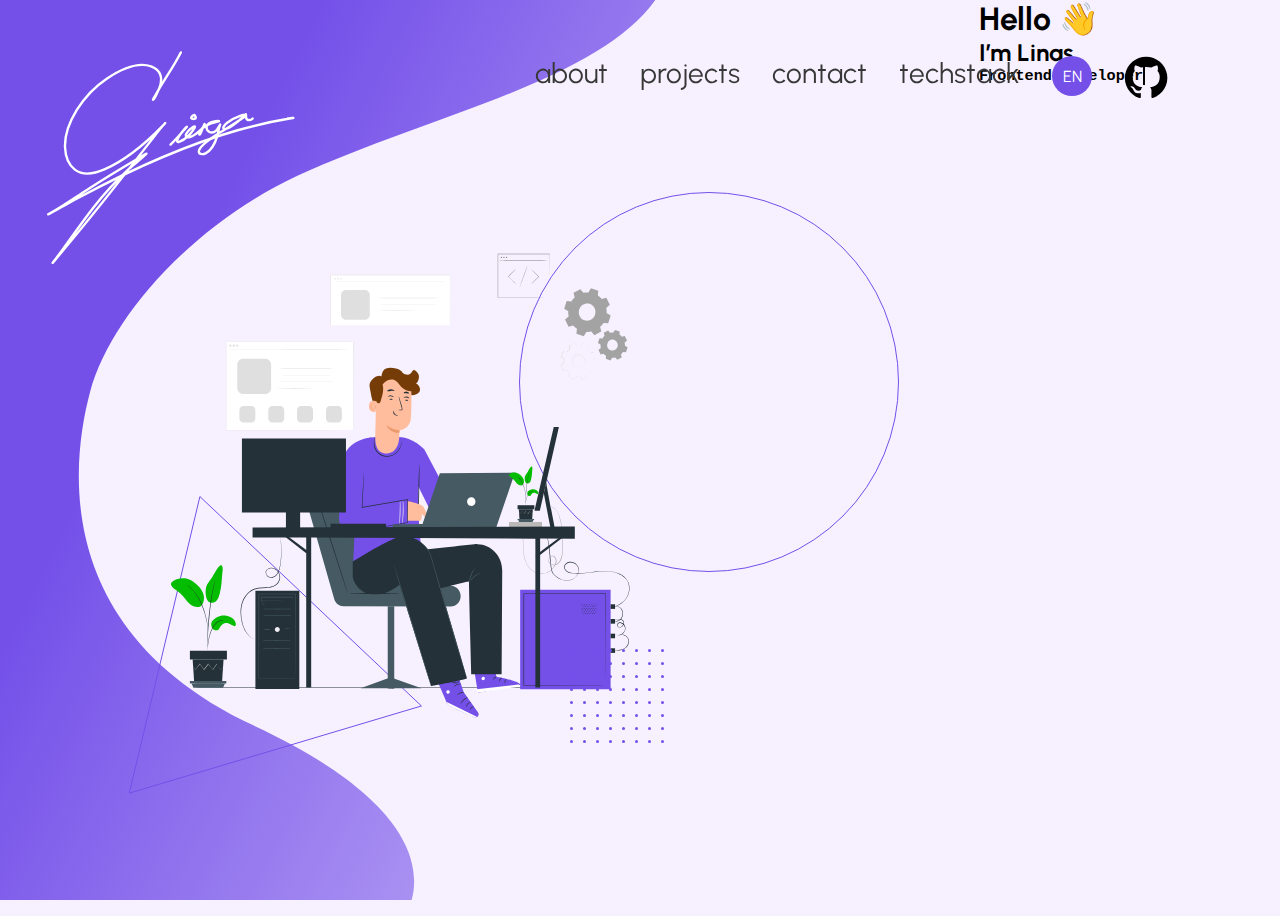
==== commit 1d96707d: "update" ====
--- a/src/index.html
+++ b/src/index.html
@@ -19,11 +19,12 @@
     <header class="head">
         <nav class="navbar">
             <div class="logo">
-                <svg width="391" height="168" viewBox="0 0 391 168" fill="none" xmlns="http://www.w3.org/2000/svg">
-                    <path d="M136.58 3.90649C115.14 6.66023 92.7282 16.0284 74.3552 27.1511C58.4607 36.7734 47.6122 50.2435 53.6571 69.3963C62.2893 96.7468 98.6826 105.769 122.607 94.4038C130.795 90.5142 141.648 82.0887 143.763 72.5957C144.61 68.7917 140.902 70.707 139.845 71.6816C135.628 75.5686 132.377 82.1691 130.247 87.1562C121.583 107.44 117.562 130.436 102.497 147.553C82.4027 170.385 44.9512 171.926 22.4792 151.405C8.41216 138.56 11.7688 122.59 27.2783 113.535C44.0968 103.715 65.656 102.144 84.4105 98.8765C110.695 94.2969 136.875 88.9944 163.253 84.9689C167.417 84.3333 179.173 82.458 184.865 82.6183C185.506 82.6363 187.217 82.9852 186.661 83.3039C184.63 84.4679 182.237 84.8505 179.968 85.4259C140.035 95.5547 98.7001 101.792 58.1297 108.671C52.6746 109.595 -39.7852 126.684 25.2542 102.925C94.0602 77.7894 166.336 61.2031 238.047 46.8699C288.199 36.8459 338.543 29.964 389.268 23.8864" stroke="white" stroke-width="3" stroke-linecap="round"/>
-                    <path d="M165.375 52.0934C170.385 47.3215 173.293 40.852 176.344 34.7252C180.407 26.5672 177.258 35.086 177.258 39.0673C177.258 41.1699 177.661 47.4689 180.882 47.3922C185.521 47.2818 190.303 41.8316 191.558 37.7287C192.07 36.0533 193.395 31.0904 191.688 29.567C189.012 27.1772 185.702 37.9564 185.583 39.1979C185.279 42.3951 187.542 44.8229 190.709 45.1396C195.87 45.6557 198.918 40.2756 200.111 36.0311C200.239 35.5788 200.374 30.0671 200.764 29.8935C201.001 29.7883 203.052 38.7374 203.213 39.557C203.948 43.3153 203.289 40.8555 203.017 38.5776C202.491 34.1691 202.535 28.7483 207.098 26.4982C210.357 24.891 221.538 25.0617 217.904 25.0617C212.971 25.0617 211.51 36.203 214.868 38.904C220.447 43.3919 222.964 32.2449 222.964 28.9467C222.964 21.1957 224.952 44.3459 225.184 52.0934C225.303 56.0611 224.95 61.1756 221.071 63.4545C218.009 65.2532 213.04 64.2941 213.301 59.994C213.96 49.1135 226.455 36.0911 234.26 29.1752C234.392 29.0579 241.091 24.9167 239.614 24.2455C234.475 21.9095 233.185 34.3563 235.892 37.1411C239.93 41.2938 242.356 30.4945 242.356 27.8041C242.356 24.2182 245.249 34.8256 248.233 36.8146" stroke="white" stroke-width="3" stroke-linecap="round"/>
-                    <path d="M178.891 2.73118C172.704 -0.180234 171.658 21.9714 181.242 19.0547C192.95 15.4912 181.686 -2.95465 173.015 8.60762" stroke="white" stroke-width="3" stroke-linecap="round"/>
-                    </svg>                    
+                <svg width="310" height="267" viewBox="0 0 310 267" fill="none" xmlns="http://www.w3.org/2000/svg">
+                    <path d="M167.271 1.67548C159.234 17.7481 148.568 32.6499 139.593 48.217C137.993 50.9913 135.895 57.5998 133.378 60.1169C129.722 63.7732 138.491 51.0887 140.386 46.2778C144.887 34.8528 143.086 23.5579 130.117 18.9963C111.531 12.459 89.5751 24.444 74.6724 34.422C59.3896 44.6546 46.905 57.9457 37.2761 73.6033C28.7449 87.4761 21.8382 103.567 22.5335 120.189C22.9638 130.473 26.2037 141.547 34.786 148.132C45.6706 156.483 60.413 152.877 71.7636 147.955C99.3915 135.976 123.402 115.205 144.264 93.833C145.406 92.6641 148.632 88.9727 147.526 90.1749C140.97 97.3014 135.141 105.206 129.235 112.851C90.4915 163.004 51.2252 212.651 10.1709 260.938C9.19803 262.082 8.2429 263.241 7.28413 264.397C5.80034 266.187 10.1784 260.758 11.5593 258.888C27.1381 237.793 41.9607 216.149 58.1008 195.466C71.623 178.139 86.2665 162.166 102.439 147.294C109.337 140.951 117.073 135.361 123.814 128.871C126.533 126.255 117.107 132.338 113.854 134.248C92.2403 146.942 70.8422 159.985 49.7709 173.562C34.5602 183.363 19.6633 193.759 3.91251 202.694C-8.41031 209.685 28.7204 189.001 41.2207 182.333C104.231 148.72 169.386 118.511 238.273 98.9456C259.609 92.8859 281.394 87.8939 303.281 84.2691C313.803 82.5265 303.559 83.9379 300.945 84.181" stroke="white" stroke-width="3" stroke-linecap="round"/>
+                    <path d="M154.395 116.854C161.183 110.567 167.227 103.412 173.31 96.4534C176.707 92.5687 173.564 95.4496 172.432 96.7729C169.176 100.578 165.729 104.782 163.597 109.346C162.542 111.605 161.649 114.639 165.131 113.468C169.69 111.934 173.588 109.067 176.937 105.671C179.15 103.428 181.15 100.988 182.928 98.3865C183.255 97.907 185.162 95.5187 184.909 94.6322C184.388 92.8083 177.61 98.7584 177.192 99.2172C175.923 100.611 171.616 105.383 174.62 107.093C178.263 109.167 183.664 105.338 186.379 103.339C189.921 100.73 195.839 96.217 196.923 91.5488C197.417 89.421 194.962 95.4574 194.127 97.4759C193.39 99.257 192.608 103.122 190.948 104.329C189.663 105.264 190.678 100.941 190.692 100.911C192.775 96.3139 198.382 93.3307 202.706 91.2932C206.526 89.4927 210.54 88.8384 214.56 87.7146C216.526 87.1649 211.192 87.4715 210.981 87.491C207.425 87.8194 203.378 89.0227 200.933 91.7885C198.311 94.7533 199.287 98.7413 202.53 100.751C205.795 102.773 209.166 101.398 211.78 98.9936C213.767 97.1655 217.255 89.7518 216.317 92.2837C214.703 96.6411 214.249 101.516 212.914 105.975C210.452 114.202 206.329 123.654 198.233 127.798C194.831 129.539 187.863 129.271 190.213 123.596C191.95 119.399 196.219 115.992 199.607 113.244C205.164 108.736 211.256 104.912 217.308 101.118C225.854 95.76 234.603 90.6647 242.869 84.8709C243.319 84.5552 248.34 81.5765 247.981 80.1741C247.637 78.8268 242.394 80.7277 242.23 80.7811C236.063 82.7913 230.092 86.0893 224.848 89.8873C223.353 90.9707 216.78 97.6461 222.979 97.2362C228.381 96.8791 233.984 91.8157 237.917 88.5773C240.832 86.1766 243.579 83.5832 246.32 80.9888C247.017 80.3291 248.292 78.3027 248.588 79.2155C249.261 81.2844 247.924 83.7826 250.09 85.4461C252.697 87.4482 255.004 85.9555 257.056 84.3597" stroke="white" stroke-width="3" stroke-linecap="round"/>
+                    <path d="M184.252 79.7382C182.867 80.113 181.266 81.191 180.563 82.4711C179.379 84.6312 182.834 84.9303 184.089 84.7305C186.676 84.3184 186.195 82.1652 184.856 80.6436" stroke="white" stroke-width="3" stroke-linecap="round"/>
+                </svg>
+                                        
             </div>
             <div class="navRight">
                 <ul class="navbarList">
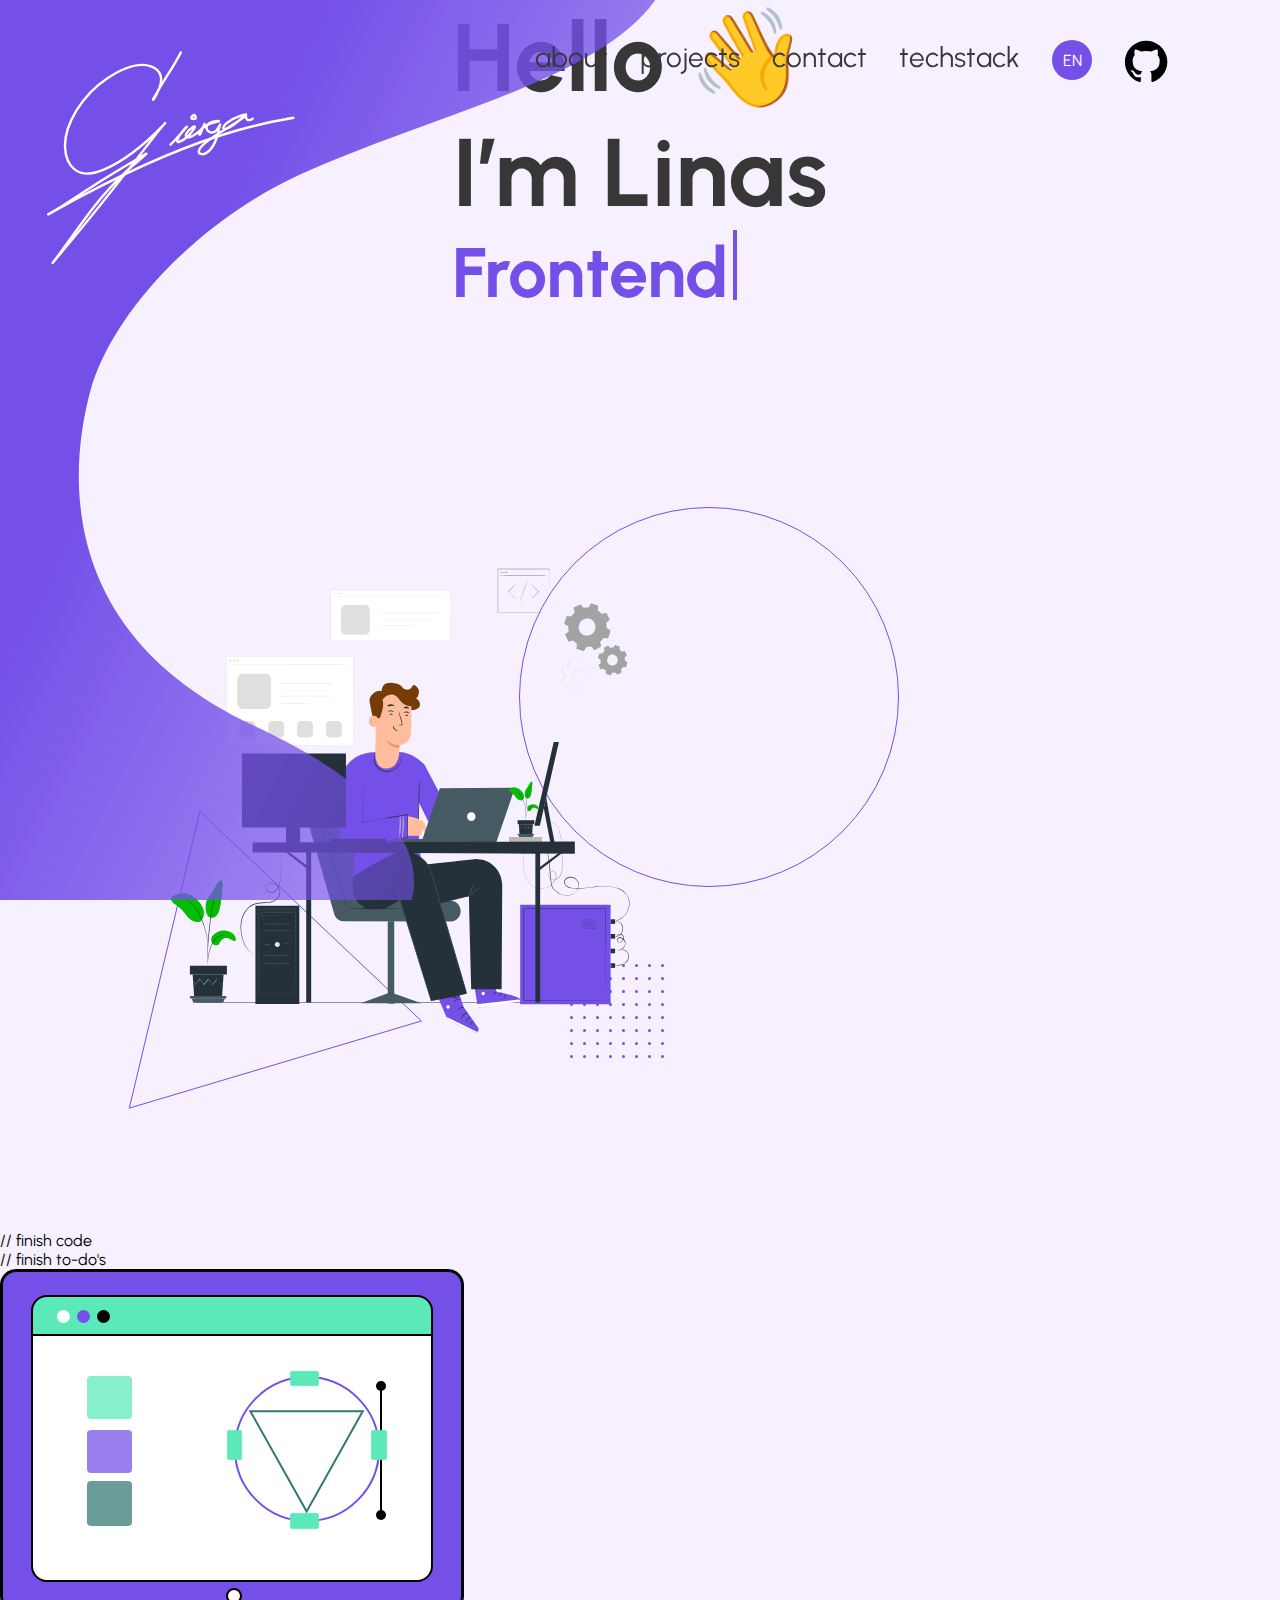
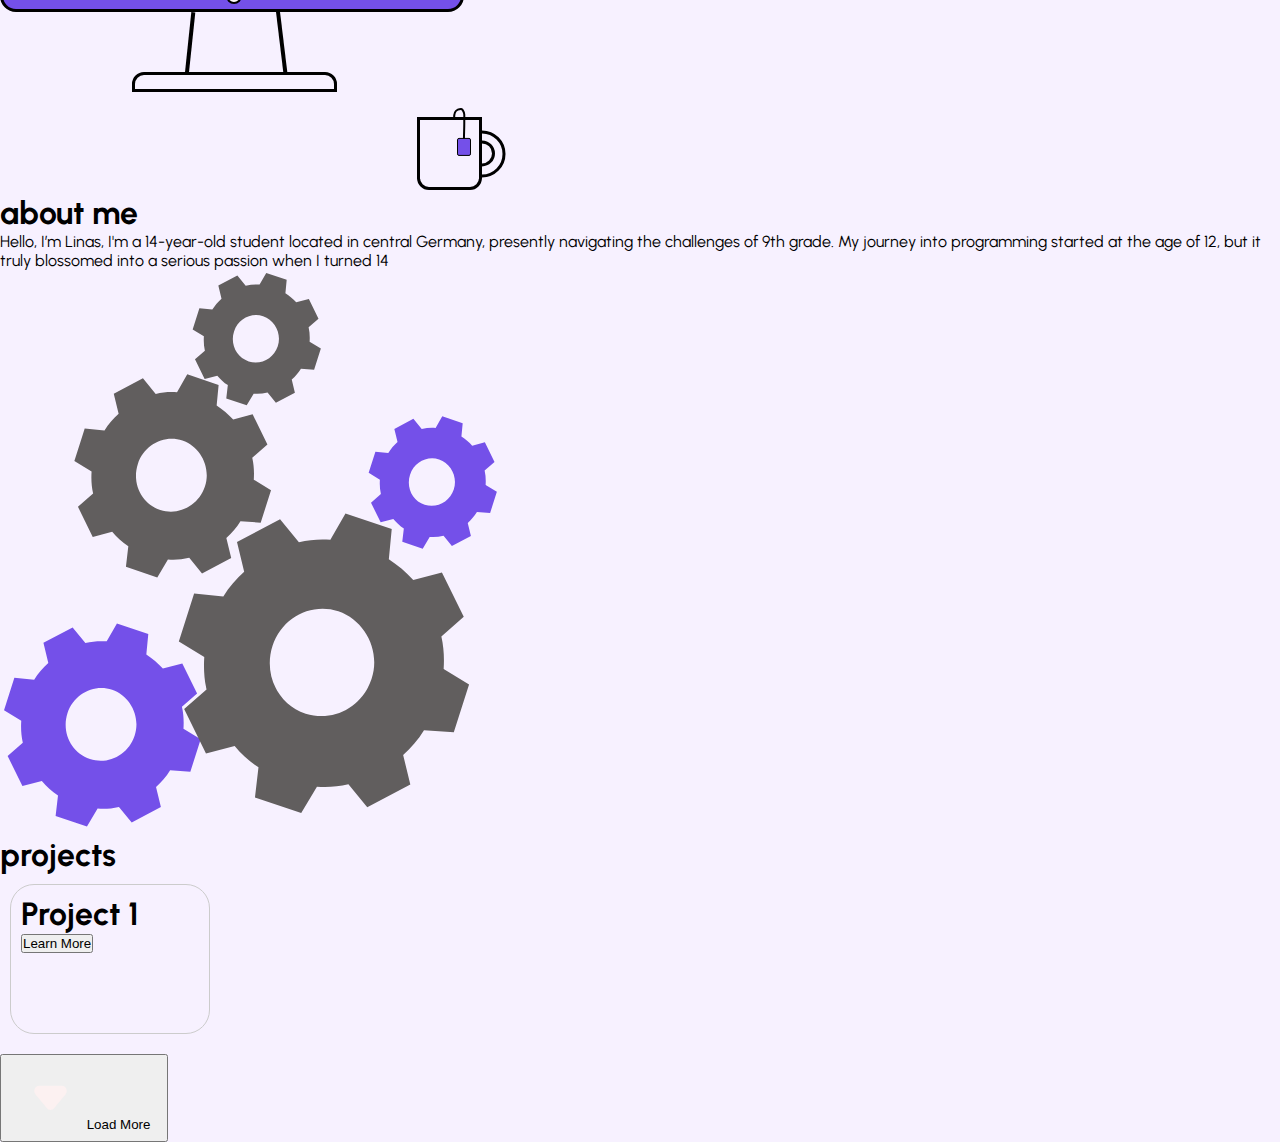
==== commit a580bf50: "update" ====
--- a/src/index.html
+++ b/src/index.html
@@ -5,6 +5,7 @@
     <meta name="viewport" content="width=device-width, initial-scale=1.0">
     <title>Linas Gierga</title>
     <link rel="stylesheet" href="/src/style.css">
+    <link rel="stylesheet" href="/src/styles/projectSection.css">
 </head>
 <body>
     <svg class="backgroundSvg" xmlns="http://www.w3.org/2000/svg" width="790" height="1080" viewBox="0 0 790 1080" fill="none">
@@ -60,7 +61,16 @@
             </div>
         </nav>
     </header>
-    <main>
+    <div class="hero">
+        <div class="description">
+            <h1>Hello 👋</h1>
+            <h1>I’m Linas</h1>
+            <div class="dynamicTextWrapper">
+                <h3 id="dynamicText"></h3>
+                <div id="cursor"></div>
+            </div>
+        </div>        
+        </div>
         <div class="vectorPerson">
             <svg width="899" height="724" viewBox="0 0 899 724" fill="none" xmlns="http://www.w3.org/2000/svg">
                 <circle cx="709" cy="190" r="189.5" stroke="#7450E9"/>
@@ -336,15 +346,84 @@
                 <rect width="94" height="94" fill="white" transform="translate(570 457)"/>
                 </clipPath>
                 </defs>
+                </svg>               
+        </div>
+        <p class="smallCodeExample">
+            // finish code
+        </p>
+        <p class="smallCodeExample">
+            // finish to-do's
+        </p>
+    </div>
+    <section class="section1">
+        <div class="section1left">
+            <svg width="506" height="521" viewBox="0 0 506 521" fill="none" xmlns="http://www.w3.org/2000/svg">
+                <path d="M418.5 449.407H480.5V508.907C480.5 514.706 475.799 519.407 470 519.407H429C423.201 519.407 418.5 514.706 418.5 508.907V449.407Z" stroke="black" stroke-width="3"/>
+                <path d="M482 495.907C488.351 495.907 493.5 490.759 493.5 484.407C493.5 478.056 488.351 472.907 482 472.907" stroke="black" stroke-width="3"/>
+                <path d="M482 506.907C494.15 506.907 504 497.058 504 484.907C504 472.757 494.15 462.907 482 462.907" stroke="black" stroke-width="3"/>
+                <path d="M454.123 448.956C454.123 445.829 454.051 442.229 457.471 440.836C458.894 440.256 459.46 439.948 461.051 440.007C462.902 440.076 463.423 442.411 463.967 443.819C464.628 445.529 464.266 447.815 464.266 449.619C464.266 451.464 464.266 453.309 464.266 455.155C464.266 459.945 463.967 464.793 463.967 469.54" stroke="black" stroke-width="2" stroke-linecap="round"/>
+                <rect x="457.5" y="469.407" width="13" height="17" rx="1.5" fill="#7450E9" stroke="black"/>
+                <rect x="1.5" y="1.5" width="461" height="340" rx="14.5" fill="#7450E9" stroke="black" stroke-width="3"/>
+                <rect x="32" y="36" width="400" height="276" rx="15" fill="white" stroke="black" stroke-width="2"/>
+                <path d="M32 42C32 33.7157 38.7157 27 47 27H417C425.284 27 432 33.7157 432 42V66H32V42Z" fill="#5BE9B9" stroke="black" stroke-width="2"/>
+                <circle cx="83.5" cy="47.5" r="6.5" fill="#7450E9"/>
+                <circle cx="63.5" cy="47.5" r="6.5" fill="white"/>
+                <circle cx="103.5" cy="47.5" r="6.5" fill="black"/>
+                <circle cx="307" cy="180" r="72" stroke="#7450E9" stroke-width="2"/>
+                <line x1="381" y1="120" x2="381" y2="244" stroke="black" stroke-width="2"/>
+                <circle cx="381" cy="117" r="5" fill="black"/>
+                <circle cx="381" cy="246" r="5" fill="black"/>
+                <rect x="290.25" y="102.25" width="28.5" height="14.5" rx="1.75" fill="#5BE9B9" stroke="#5BE9B9" stroke-width="0.5"/>
+                <rect x="227.25" y="190.75" width="29.5" height="14.5" rx="1.75" transform="rotate(-90 227.25 190.75)" fill="#5BE9B9" stroke="#5BE9B9" stroke-width="0.5"/>
+                <rect x="290.25" y="244.25" width="28.5" height="15.5" rx="1.75" fill="#5BE9B9" stroke="#5BE9B9" stroke-width="0.5"/>
+                <rect x="371.25" y="190.75" width="29.5" height="15.5" rx="1.75" transform="rotate(-90 371.25 190.75)" fill="#5BE9B9" stroke="#5BE9B9" stroke-width="0.5"/>
+                <path d="M306.651 242.431L250.343 142.17L362.781 142.17L306.651 242.431Z" stroke="#317874" stroke-width="2"/>
+                <rect x="87" y="107" width="45" height="43" rx="4" fill="#5BE9B9" fill-opacity="0.72549"/>
+                <rect x="87" y="161" width="45" height="43" rx="4" fill="#7450E9" fill-opacity="0.72549"/>
+                <rect x="87" y="212" width="45" height="45" rx="4" fill="#317874" fill-opacity="0.72549"/>
+                <line x1="193.317" y1="343.209" x2="186.931" y2="403.874" stroke="black" stroke-width="4"/>
+                <line x1="277.986" y1="342.76" x2="285.308" y2="403.319" stroke="black" stroke-width="4"/>
+                <circle cx="234" cy="327" r="7" fill="#FFFAFA" stroke="black" stroke-width="2"/>
+                <path d="M133.5 415C133.5 409.201 138.201 404.5 144 404.5H325C330.799 404.5 335.5 409.201 335.5 415V421.5H133.5V415Z" stroke="black" stroke-width="3"/>
                 </svg>
                 
         </div>
-        <div class="description">
-            <h1>Hello 👋</h1>
-            <h2>I’m Linas</h2>
-            <h3 id="dynamicText">Frontend Developer</h3>
-        </div>
-    </main>
-    <script src="/src/script.js"></script>
+        <div class="section1right">
+            <h1>about me</h1>
+            <p>
+                Hello, I’m Linas, I'm a 14-year-old student located in central Germany, 
+                presently navigating the challenges of 9th grade. My journey into 
+                programming started at the age of 12, 
+                but it truly blossomed into a serious passion when I turned 14
+            </p>
+        </div>
+    </section>
+    <section class="section2">
+        <div class="section2left">
+            <svg viewBox="0 0 321 361" xmlns="http://www.w3.org/2000/svg">
+                <path d="m82.382 177.43c-3.9792-2.607-7.4389-5.811-10.365-9.331l-12.476 3.286-9.4956-19.321 9.7378-8.524c-1.0652-4.765-1.2939-9.293-0.9892-14.142l-11.058-6.731 6.6424-20.838 12.704 1.242c2.5396-4.1284 5.6561-7.7195 9.0751-10.76l-3.1239-12.877 18.737-9.9052 8.2014 10.023c4.6156-1.1233 8.9996-1.381 13.687-1.0857l6.566-11.465 20.129 6.7715-1.26 13.138c3.979 2.606 7.424 5.5246 10.625 9.0312l12.475-3.2893 9.496 19.321-9.738 8.522c1.065 4.768 1.294 9.295 0.989 14.141l11.058 6.737-6.642 20.835-12.964-0.939c-2.54 4.125-5.656 7.713-9.076 10.754l3.125 12.883-18.738 9.902-8.201-10.025c-4.615 1.126-8.999 1.384-13.686 1.091l-6.841 11.475-20.129-6.768 1.5342-13.151zm20.53-23.359c12.012 3.838 24.59-2.865 28.647-15.031 4.057-12.167-2.657-25.404-14.409-29.541-12.011-3.838-24.589 2.866-28.646 15.032-4.0431 12.449 2.3975 25.7 14.408 29.54z" fill="#615E5E"/>
+                <path d="m37.235 337.36c-3.9791-2.606-7.4389-5.81-10.365-9.33l-12.476 3.286-9.4955-19.321 9.7377-8.524c-1.0652-4.766-1.2939-9.293-0.9892-14.142l-11.058-6.731 6.6423-20.838 12.705 1.241c2.5396-4.128 5.6561-7.719 9.0751-10.76l-3.1239-12.877 18.737-9.905 8.2014 10.023c4.6152-1.124 8.9993-1.381 13.686-1.086l6.5662-11.465 20.129 6.772-1.26 13.138c3.9791 2.606 7.4245 5.524 10.624 9.031l12.476-3.289 9.495 19.321-9.738 8.521c1.066 4.768 1.294 9.296 0.99 14.142l11.058 6.736-6.643 20.836-12.964-0.939c-2.539 4.125-5.656 7.713-9.075 10.754l3.124 12.883-18.737 9.902-8.2015-10.025c-4.6151 1.126-8.9992 1.383-13.686 1.091l-6.8405 11.475-20.129-6.769 1.5342-13.151zm20.531-23.358c12.011 3.838 24.589-2.865 28.647-15.032 4.0573-12.166-2.6575-25.403-14.409-29.54-12.011-3.838-24.589 2.865-28.646 15.032-4.0431 12.449 2.3976 25.699 14.409 29.54z" fill="#7450E9"/>
+                <path d="m165.95 319.29c-5.872-3.846-10.978-8.575-15.296-13.769l-18.41 4.85-14.013-28.513 14.37-12.579c-1.572-7.032-1.909-13.714-1.46-20.869l-16.318-9.933 9.802-30.751 18.748 1.832c3.748-6.092 8.347-11.391 13.392-15.879l-4.61-19.003 27.651-14.617 12.103 14.791c6.811-1.658 13.28-2.038 20.197-1.603l9.69-16.918 29.705 9.993-1.86 19.387c5.872 3.846 10.957 8.153 15.679 13.328l18.411-4.854 14.012 28.512-14.37 12.576c1.572 7.036 1.91 13.717 1.46 20.868l16.319 9.942-9.803 30.746-19.131-1.385c-3.748 6.087-8.347 11.383-13.393 15.87l4.611 19.011-27.651 14.614-12.103-14.795c-6.811 1.661-13.28 2.042-20.197 1.61l-10.094 16.934-29.705-9.989 2.264-19.407zm30.298-34.47c17.725 5.664 36.286-4.228 42.274-22.182 5.987-17.954-3.922-37.488-21.264-43.593-17.725-5.664-36.286 4.228-42.274 22.182-5.966 18.372 3.538 37.925 21.264 43.593z" fill="#615E5E"/>
+                <path d="m146.27 73.897c-2.594-1.6988-4.849-3.7878-6.757-6.0824l-8.132 2.1424-6.19-12.595 6.347-5.5568c-0.694-3.1064-0.843-6.0578-0.644-9.2186l-7.209-4.3878 4.33-13.584 8.282 0.809c1.655-2.6909 3.687-5.0319 5.916-7.0142l-2.037-8.3945 12.215-6.457 5.346 6.5337c3.009-0.73223 5.867-0.90022 8.922-0.70771l4.28-7.4735 13.122 4.4142-0.821 8.5643c2.594 1.6988 4.84 3.6013 6.926 5.8872l8.132-2.1442 6.19 12.595-6.348 5.555c0.695 3.1082 0.844 6.0597 0.645 9.2186l7.209 4.3914-4.33 13.582-8.451-0.6122c-1.656 2.6892-3.688 5.0283-5.916 7.0106l2.036 8.3981-12.214 6.4552-5.347-6.5356c-3.008 0.7341-5.866 0.9021-8.921 0.7115l-4.459 7.4803-13.122-4.4123 1-8.5729zm13.384-15.227c7.83 2.5018 16.029-1.8679 18.674-9.7988s-1.733-16.56-9.393-19.257c-7.83-2.5018-16.029 1.8679-18.674 9.7988-2.636 8.1155 1.563 16.753 9.393 19.257z" fill="#615E5E"/>
+                <path d="m259.27 165.9c-2.594-1.698-4.849-3.787-6.757-6.082l-8.132 2.142-6.19-12.595 6.347-5.557c-0.694-3.106-0.843-6.057-0.644-9.218l-7.209-4.388 4.33-13.584 8.282 0.809c1.655-2.691 3.687-5.032 5.916-7.014l-2.037-8.394 12.215-6.4575 5.346 6.5335c3.009-0.732 5.867-0.9 8.922-0.708l4.28-7.473 13.122 4.4141-0.821 8.5639c2.594 1.699 4.84 3.602 6.926 5.888l8.132-2.145 6.19 12.596-6.348 5.555c0.695 3.108 0.844 6.059 0.645 9.218l7.209 4.392-4.33 13.582-8.451-0.612c-1.656 2.689-3.688 5.028-5.916 7.01l2.036 8.398-12.214 6.455-5.347-6.535c-3.008 0.734-5.866 0.902-8.921 0.711l-4.459 7.481-13.122-4.413 1-8.573zm13.384-15.226c7.83 2.501 16.029-1.868 18.674-9.799s-1.733-16.56-9.393-19.257c-7.83-2.502-16.029 1.868-18.674 9.799-2.636 8.115 1.563 16.753 9.393 19.257z" fill="#7450E9"/>
+                </svg>
+                
+        </div>
+        <div class="section2right">
+            <h1>projects</h1>
+            <div class="projectGrid" id="projectContainer">
+                
+            </div>
+            <button id="loadMoreBtn">
+                <svg xmlns="http://www.w3.org/2000/svg" width="65" height="65" viewBox="0 0 65 65" fill="none">
+                    <path d="M32.5002 46.0417C31.8088 46.0383 31.1269 45.8809 30.5038 45.5811C29.8808 45.2813 29.3323 44.8465 28.8982 44.3084L17.4961 30.4959C16.8298 29.6644 16.4105 28.6624 16.286 27.6041C16.1615 26.5459 16.3368 25.474 16.7919 24.5105C17.161 23.6732 17.7633 22.9597 18.5269 22.4555C19.2905 21.9512 20.1831 21.6774 21.0982 21.6667H43.9023C44.8173 21.6774 45.71 21.9512 46.4736 22.4555C47.2372 22.9597 47.8395 23.6732 48.2086 24.5105C48.6637 25.474 48.8389 26.5459 48.7144 27.6041C48.5899 28.6624 48.1707 29.6644 47.5044 30.4959L36.1023 44.3084C35.6682 44.8465 35.1197 45.2813 34.4967 45.5811C33.8736 45.8809 33.1916 46.0383 32.5002 46.0417Z" fill="#FCF1F1"/>
+                    </svg>
+                Load More
+            </button>
+            <div id="projectSidebar"></div>
+        </div>
+    </section>
+    <script src="/src/hero.js"></script>
+    <script src="/src//components/projectGrid.js"></script>
 </body>
 </html>--- a/src/style.css
+++ b/src/style.css
@@ -47,7 +47,7 @@
 .navRight {
     display: flex;
     align-items: flex-start;
-    margin-top: 3.5rem;
+    margin-top: 2.5rem;
     margin-right: 6rem;
 }
 
@@ -139,21 +139,47 @@
     width: fit-content;
 }
 
-main {
+.hero {
     display: flex;
+    align-items: center;
+    justify-content: center;
+    justify-content: space-evenly;
+
 }
 
-#dynamicText {
-    display: inline-block;
-    font-family: monospace;
-    white-space: nowrap;
-    overflow: hidden;
-    border-right: 2px solid #000;
-    animation: blink-caret 0.75s infinite;
-    transition: all 0.3s ease;
+.description > h1 {
+    font-size: 96px;
+    color: var(--color-text);
 }
 
-@keyframes blink-caret {
-    from, to { border-color: transparent; }
-    50% { border-color: black; }
+
+
+#dynamicText {
+    display: inline;
+    color: var(--color-primary);
+    font-size: 70px;
+}
+
+.dynamicTextWrapper {
+    position: relative;
+    min-height: min-content;
+}
+
+#cursor {
+    display: inline-block;
+    align-items: center;
+    width: 4px;
+    height: 40px;
+    /* Adjust the height to align it with the text */
+    animation: blink 1.3s infinite;
+    position: absolute;
+    right: -10px;
+    background-color: var(--color-primary);
+    /* Adjust the top position as needed */
+}
+
+@keyframes blink {
+    50% {
+        opacity: 0;
+    }
 }--- a/src/styles/projectSection.css
+++ b/src/styles/projectSection.css
@@ -0,0 +1,61 @@
+.projectRow {
+    clear: both;
+}
+
+.projectBox {
+    width: 200px;
+    height: 150px;
+    border: 1px solid #ccc;
+    margin: 10px;
+    padding: 10px;
+    display: inline-block;
+    border-radius: 24px;
+}
+
+.section2 {
+    justify-content: space-between;
+}
+
+.section2left {
+    max-width: 500px;
+}
+
+#loadMoreBtn {
+    margin-top: 10px;
+    padding: 8px 16px;
+    cursor: pointer;
+}
+
+#projectSidebar {
+    position: fixed;
+    top: 0;
+    right: 0;
+    height: 100%;
+    overflow-y: auto;
+    background-color: #7450E9;
+    display: flex;
+    align-items: center;
+    justify-content: center;
+    z-index: 1000;
+    padding: 20px;
+    box-sizing: border-box;
+    width: 0;
+    transition: width 0.5s;
+    opacity: 0;
+}
+
+.sidebarContent {
+    text-align: center;
+    color: #fff;
+}
+
+#closeBtn {
+    background: none;
+    border: none;
+    color: #fff;
+    font-size: 20px;
+    cursor: pointer;
+    position: absolute;
+    top: 10px;
+    right: 10px;
+}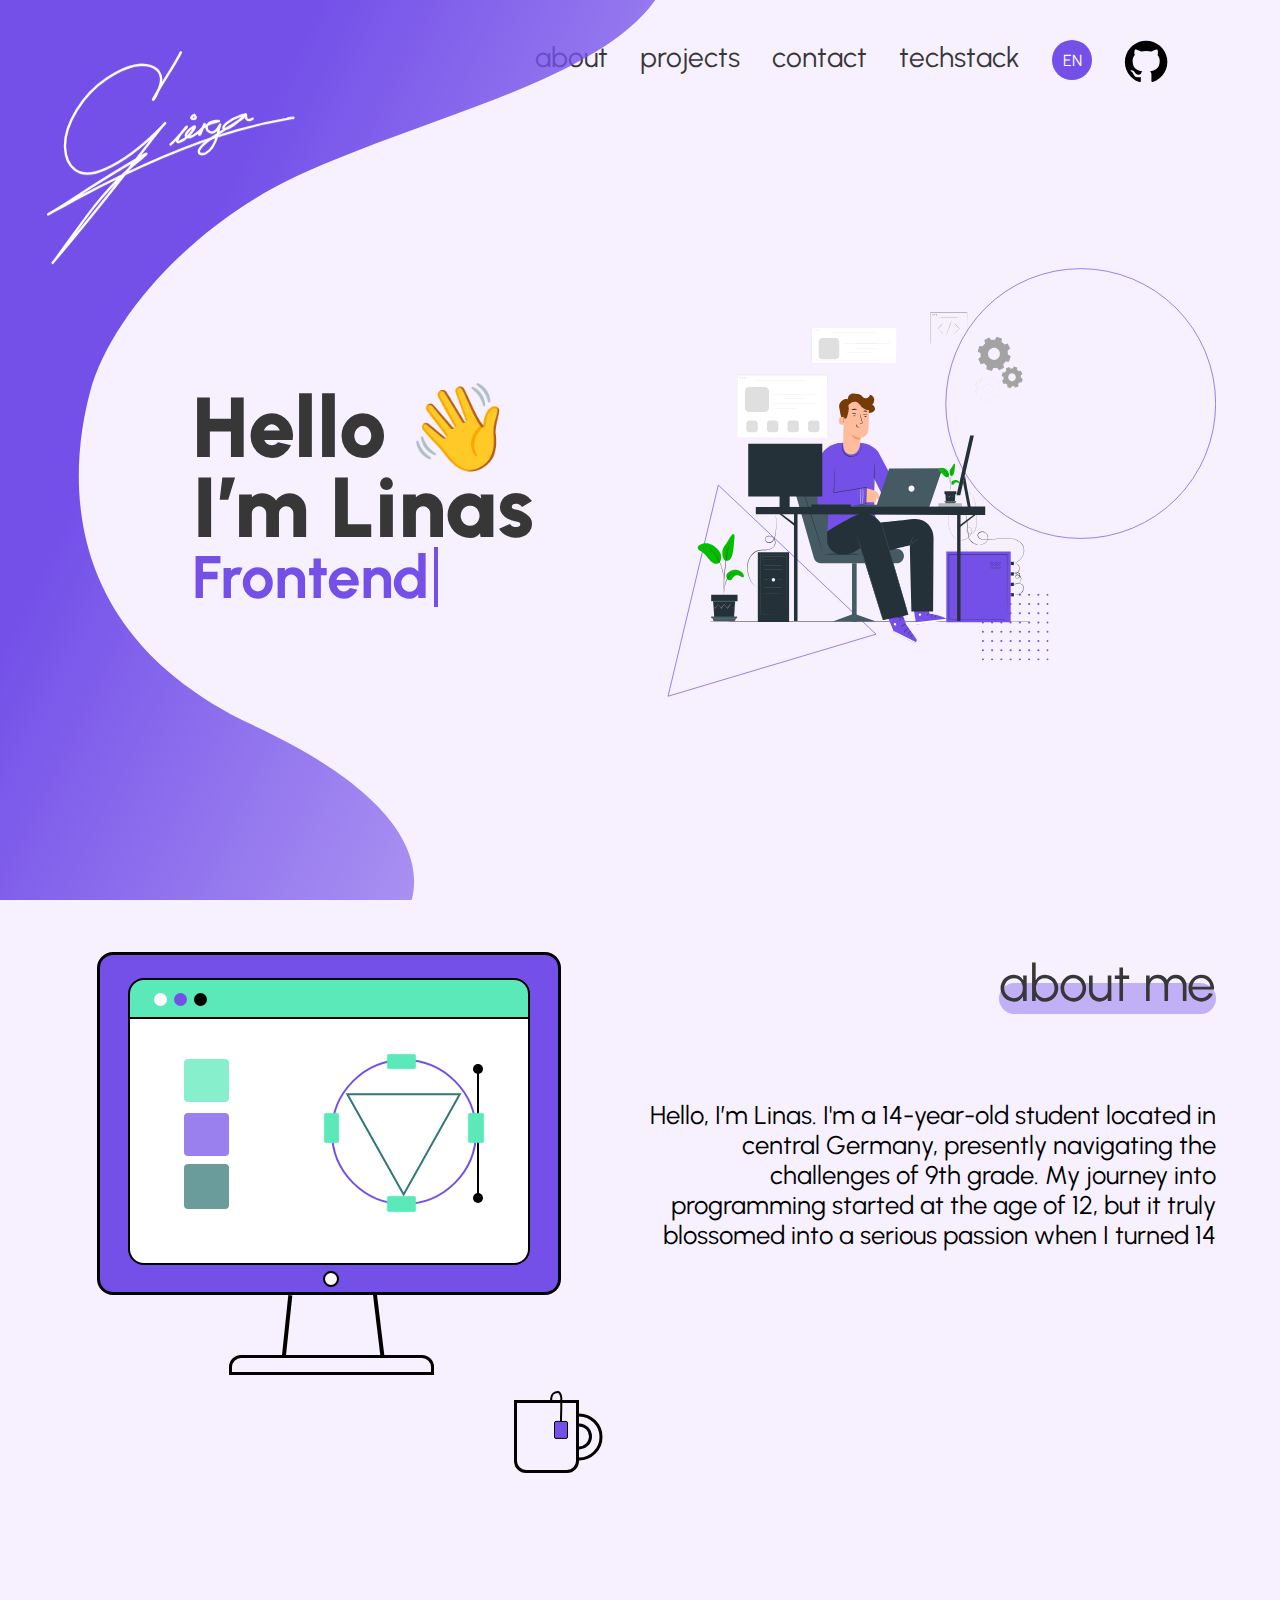
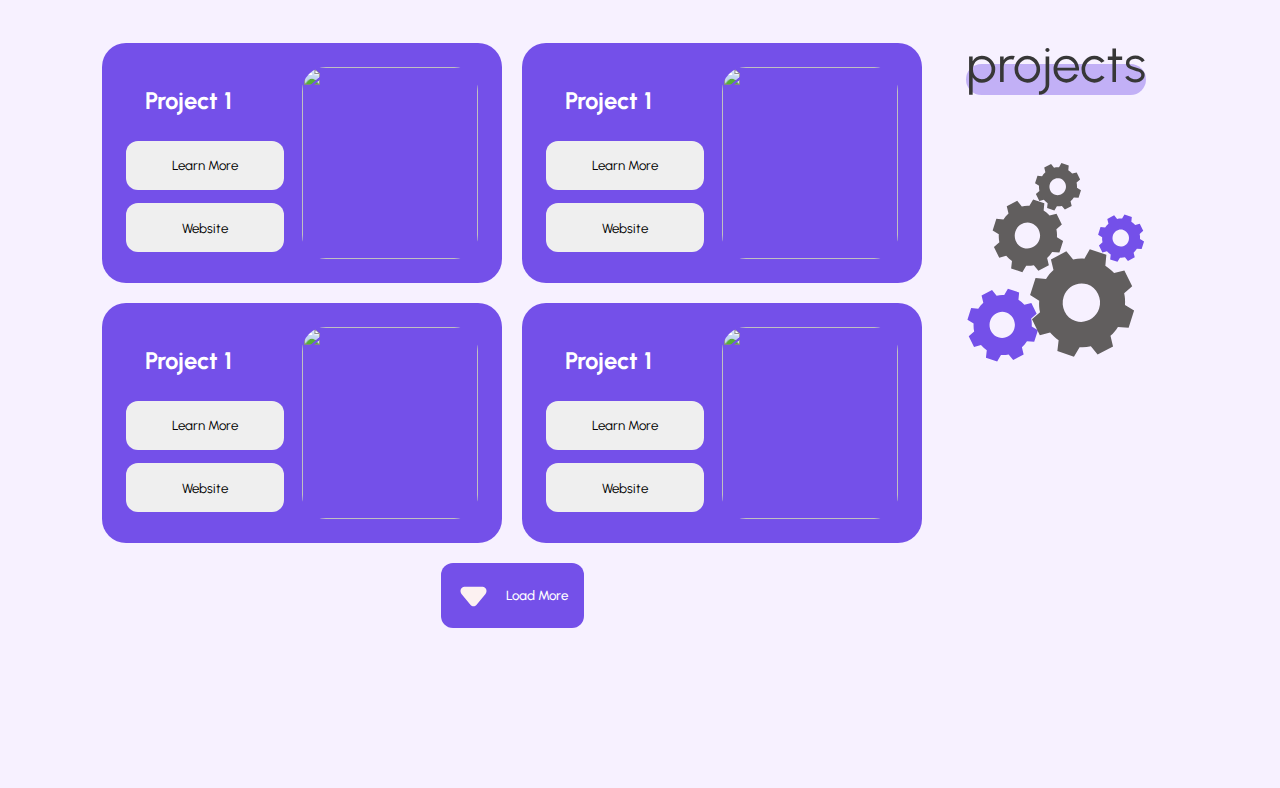
==== commit 34e3b3c1: "push" ====
--- a/src/index.html
+++ b/src/index.html
@@ -17,16 +17,16 @@
           </linearGradient>
         </defs>
       </svg>
+      <div class="logo">
+        <svg width="310" height="267" viewBox="0 0 310 267" fill="none" xmlns="http://www.w3.org/2000/svg">
+            <path d="M167.271 1.67548C159.234 17.7481 148.568 32.6499 139.593 48.217C137.993 50.9913 135.895 57.5998 133.378 60.1169C129.722 63.7732 138.491 51.0887 140.386 46.2778C144.887 34.8528 143.086 23.5579 130.117 18.9963C111.531 12.459 89.5751 24.444 74.6724 34.422C59.3896 44.6546 46.905 57.9457 37.2761 73.6033C28.7449 87.4761 21.8382 103.567 22.5335 120.189C22.9638 130.473 26.2037 141.547 34.786 148.132C45.6706 156.483 60.413 152.877 71.7636 147.955C99.3915 135.976 123.402 115.205 144.264 93.833C145.406 92.6641 148.632 88.9727 147.526 90.1749C140.97 97.3014 135.141 105.206 129.235 112.851C90.4915 163.004 51.2252 212.651 10.1709 260.938C9.19803 262.082 8.2429 263.241 7.28413 264.397C5.80034 266.187 10.1784 260.758 11.5593 258.888C27.1381 237.793 41.9607 216.149 58.1008 195.466C71.623 178.139 86.2665 162.166 102.439 147.294C109.337 140.951 117.073 135.361 123.814 128.871C126.533 126.255 117.107 132.338 113.854 134.248C92.2403 146.942 70.8422 159.985 49.7709 173.562C34.5602 183.363 19.6633 193.759 3.91251 202.694C-8.41031 209.685 28.7204 189.001 41.2207 182.333C104.231 148.72 169.386 118.511 238.273 98.9456C259.609 92.8859 281.394 87.8939 303.281 84.2691C313.803 82.5265 303.559 83.9379 300.945 84.181" stroke="white" stroke-width="3" stroke-linecap="round"/>
+            <path d="M154.395 116.854C161.183 110.567 167.227 103.412 173.31 96.4534C176.707 92.5687 173.564 95.4496 172.432 96.7729C169.176 100.578 165.729 104.782 163.597 109.346C162.542 111.605 161.649 114.639 165.131 113.468C169.69 111.934 173.588 109.067 176.937 105.671C179.15 103.428 181.15 100.988 182.928 98.3865C183.255 97.907 185.162 95.5187 184.909 94.6322C184.388 92.8083 177.61 98.7584 177.192 99.2172C175.923 100.611 171.616 105.383 174.62 107.093C178.263 109.167 183.664 105.338 186.379 103.339C189.921 100.73 195.839 96.217 196.923 91.5488C197.417 89.421 194.962 95.4574 194.127 97.4759C193.39 99.257 192.608 103.122 190.948 104.329C189.663 105.264 190.678 100.941 190.692 100.911C192.775 96.3139 198.382 93.3307 202.706 91.2932C206.526 89.4927 210.54 88.8384 214.56 87.7146C216.526 87.1649 211.192 87.4715 210.981 87.491C207.425 87.8194 203.378 89.0227 200.933 91.7885C198.311 94.7533 199.287 98.7413 202.53 100.751C205.795 102.773 209.166 101.398 211.78 98.9936C213.767 97.1655 217.255 89.7518 216.317 92.2837C214.703 96.6411 214.249 101.516 212.914 105.975C210.452 114.202 206.329 123.654 198.233 127.798C194.831 129.539 187.863 129.271 190.213 123.596C191.95 119.399 196.219 115.992 199.607 113.244C205.164 108.736 211.256 104.912 217.308 101.118C225.854 95.76 234.603 90.6647 242.869 84.8709C243.319 84.5552 248.34 81.5765 247.981 80.1741C247.637 78.8268 242.394 80.7277 242.23 80.7811C236.063 82.7913 230.092 86.0893 224.848 89.8873C223.353 90.9707 216.78 97.6461 222.979 97.2362C228.381 96.8791 233.984 91.8157 237.917 88.5773C240.832 86.1766 243.579 83.5832 246.32 80.9888C247.017 80.3291 248.292 78.3027 248.588 79.2155C249.261 81.2844 247.924 83.7826 250.09 85.4461C252.697 87.4482 255.004 85.9555 257.056 84.3597" stroke="white" stroke-width="3" stroke-linecap="round"/>
+            <path d="M184.252 79.7382C182.867 80.113 181.266 81.191 180.563 82.4711C179.379 84.6312 182.834 84.9303 184.089 84.7305C186.676 84.3184 186.195 82.1652 184.856 80.6436" stroke="white" stroke-width="3" stroke-linecap="round"/>
+        </svg>
+                                
+    </div>
     <header class="head">
         <nav class="navbar">
-            <div class="logo">
-                <svg width="310" height="267" viewBox="0 0 310 267" fill="none" xmlns="http://www.w3.org/2000/svg">
-                    <path d="M167.271 1.67548C159.234 17.7481 148.568 32.6499 139.593 48.217C137.993 50.9913 135.895 57.5998 133.378 60.1169C129.722 63.7732 138.491 51.0887 140.386 46.2778C144.887 34.8528 143.086 23.5579 130.117 18.9963C111.531 12.459 89.5751 24.444 74.6724 34.422C59.3896 44.6546 46.905 57.9457 37.2761 73.6033C28.7449 87.4761 21.8382 103.567 22.5335 120.189C22.9638 130.473 26.2037 141.547 34.786 148.132C45.6706 156.483 60.413 152.877 71.7636 147.955C99.3915 135.976 123.402 115.205 144.264 93.833C145.406 92.6641 148.632 88.9727 147.526 90.1749C140.97 97.3014 135.141 105.206 129.235 112.851C90.4915 163.004 51.2252 212.651 10.1709 260.938C9.19803 262.082 8.2429 263.241 7.28413 264.397C5.80034 266.187 10.1784 260.758 11.5593 258.888C27.1381 237.793 41.9607 216.149 58.1008 195.466C71.623 178.139 86.2665 162.166 102.439 147.294C109.337 140.951 117.073 135.361 123.814 128.871C126.533 126.255 117.107 132.338 113.854 134.248C92.2403 146.942 70.8422 159.985 49.7709 173.562C34.5602 183.363 19.6633 193.759 3.91251 202.694C-8.41031 209.685 28.7204 189.001 41.2207 182.333C104.231 148.72 169.386 118.511 238.273 98.9456C259.609 92.8859 281.394 87.8939 303.281 84.2691C313.803 82.5265 303.559 83.9379 300.945 84.181" stroke="white" stroke-width="3" stroke-linecap="round"/>
-                    <path d="M154.395 116.854C161.183 110.567 167.227 103.412 173.31 96.4534C176.707 92.5687 173.564 95.4496 172.432 96.7729C169.176 100.578 165.729 104.782 163.597 109.346C162.542 111.605 161.649 114.639 165.131 113.468C169.69 111.934 173.588 109.067 176.937 105.671C179.15 103.428 181.15 100.988 182.928 98.3865C183.255 97.907 185.162 95.5187 184.909 94.6322C184.388 92.8083 177.61 98.7584 177.192 99.2172C175.923 100.611 171.616 105.383 174.62 107.093C178.263 109.167 183.664 105.338 186.379 103.339C189.921 100.73 195.839 96.217 196.923 91.5488C197.417 89.421 194.962 95.4574 194.127 97.4759C193.39 99.257 192.608 103.122 190.948 104.329C189.663 105.264 190.678 100.941 190.692 100.911C192.775 96.3139 198.382 93.3307 202.706 91.2932C206.526 89.4927 210.54 88.8384 214.56 87.7146C216.526 87.1649 211.192 87.4715 210.981 87.491C207.425 87.8194 203.378 89.0227 200.933 91.7885C198.311 94.7533 199.287 98.7413 202.53 100.751C205.795 102.773 209.166 101.398 211.78 98.9936C213.767 97.1655 217.255 89.7518 216.317 92.2837C214.703 96.6411 214.249 101.516 212.914 105.975C210.452 114.202 206.329 123.654 198.233 127.798C194.831 129.539 187.863 129.271 190.213 123.596C191.95 119.399 196.219 115.992 199.607 113.244C205.164 108.736 211.256 104.912 217.308 101.118C225.854 95.76 234.603 90.6647 242.869 84.8709C243.319 84.5552 248.34 81.5765 247.981 80.1741C247.637 78.8268 242.394 80.7277 242.23 80.7811C236.063 82.7913 230.092 86.0893 224.848 89.8873C223.353 90.9707 216.78 97.6461 222.979 97.2362C228.381 96.8791 233.984 91.8157 237.917 88.5773C240.832 86.1766 243.579 83.5832 246.32 80.9888C247.017 80.3291 248.292 78.3027 248.588 79.2155C249.261 81.2844 247.924 83.7826 250.09 85.4461C252.697 87.4482 255.004 85.9555 257.056 84.3597" stroke="white" stroke-width="3" stroke-linecap="round"/>
-                    <path d="M184.252 79.7382C182.867 80.113 181.266 81.191 180.563 82.4711C179.379 84.6312 182.834 84.9303 184.089 84.7305C186.676 84.3184 186.195 82.1652 184.856 80.6436" stroke="white" stroke-width="3" stroke-linecap="round"/>
-                </svg>
-                                        
-            </div>
             <div class="navRight">
                 <ul class="navbarList">
                     <li class="navbarItem">
@@ -69,8 +69,7 @@
                 <h3 id="dynamicText"></h3>
                 <div id="cursor"></div>
             </div>
-        </div>        
-        </div>
+        </div>   
         <div class="vectorPerson">
             <svg width="899" height="724" viewBox="0 0 899 724" fill="none" xmlns="http://www.w3.org/2000/svg">
                 <circle cx="709" cy="190" r="189.5" stroke="#7450E9"/>
@@ -347,13 +346,7 @@
                 </clipPath>
                 </defs>
                 </svg>               
-        </div>
-        <p class="smallCodeExample">
-            // finish code
-        </p>
-        <p class="smallCodeExample">
-            // finish to-do's
-        </p>
+        </div>     
     </div>
     <section class="section1">
         <div class="section1left">
@@ -389,9 +382,9 @@
                 
         </div>
         <div class="section1right">
-            <h1>about me</h1>
+            <h1 class="textMarker">about me</h1>
             <p>
-                Hello, I’m Linas, I'm a 14-year-old student located in central Germany, 
+                Hello, I’m Linas. I'm a 14-year-old student located in central Germany, 
                 presently navigating the challenges of 9th grade. My journey into 
                 programming started at the age of 12, 
                 but it truly blossomed into a serious passion when I turned 14
@@ -400,17 +393,7 @@
     </section>
     <section class="section2">
         <div class="section2left">
-            <svg viewBox="0 0 321 361" xmlns="http://www.w3.org/2000/svg">
-                <path d="m82.382 177.43c-3.9792-2.607-7.4389-5.811-10.365-9.331l-12.476 3.286-9.4956-19.321 9.7378-8.524c-1.0652-4.765-1.2939-9.293-0.9892-14.142l-11.058-6.731 6.6424-20.838 12.704 1.242c2.5396-4.1284 5.6561-7.7195 9.0751-10.76l-3.1239-12.877 18.737-9.9052 8.2014 10.023c4.6156-1.1233 8.9996-1.381 13.687-1.0857l6.566-11.465 20.129 6.7715-1.26 13.138c3.979 2.606 7.424 5.5246 10.625 9.0312l12.475-3.2893 9.496 19.321-9.738 8.522c1.065 4.768 1.294 9.295 0.989 14.141l11.058 6.737-6.642 20.835-12.964-0.939c-2.54 4.125-5.656 7.713-9.076 10.754l3.125 12.883-18.738 9.902-8.201-10.025c-4.615 1.126-8.999 1.384-13.686 1.091l-6.841 11.475-20.129-6.768 1.5342-13.151zm20.53-23.359c12.012 3.838 24.59-2.865 28.647-15.031 4.057-12.167-2.657-25.404-14.409-29.541-12.011-3.838-24.589 2.866-28.646 15.032-4.0431 12.449 2.3975 25.7 14.408 29.54z" fill="#615E5E"/>
-                <path d="m37.235 337.36c-3.9791-2.606-7.4389-5.81-10.365-9.33l-12.476 3.286-9.4955-19.321 9.7377-8.524c-1.0652-4.766-1.2939-9.293-0.9892-14.142l-11.058-6.731 6.6423-20.838 12.705 1.241c2.5396-4.128 5.6561-7.719 9.0751-10.76l-3.1239-12.877 18.737-9.905 8.2014 10.023c4.6152-1.124 8.9993-1.381 13.686-1.086l6.5662-11.465 20.129 6.772-1.26 13.138c3.9791 2.606 7.4245 5.524 10.624 9.031l12.476-3.289 9.495 19.321-9.738 8.521c1.066 4.768 1.294 9.296 0.99 14.142l11.058 6.736-6.643 20.836-12.964-0.939c-2.539 4.125-5.656 7.713-9.075 10.754l3.124 12.883-18.737 9.902-8.2015-10.025c-4.6151 1.126-8.9992 1.383-13.686 1.091l-6.8405 11.475-20.129-6.769 1.5342-13.151zm20.531-23.358c12.011 3.838 24.589-2.865 28.647-15.032 4.0573-12.166-2.6575-25.403-14.409-29.54-12.011-3.838-24.589 2.865-28.646 15.032-4.0431 12.449 2.3976 25.699 14.409 29.54z" fill="#7450E9"/>
-                <path d="m165.95 319.29c-5.872-3.846-10.978-8.575-15.296-13.769l-18.41 4.85-14.013-28.513 14.37-12.579c-1.572-7.032-1.909-13.714-1.46-20.869l-16.318-9.933 9.802-30.751 18.748 1.832c3.748-6.092 8.347-11.391 13.392-15.879l-4.61-19.003 27.651-14.617 12.103 14.791c6.811-1.658 13.28-2.038 20.197-1.603l9.69-16.918 29.705 9.993-1.86 19.387c5.872 3.846 10.957 8.153 15.679 13.328l18.411-4.854 14.012 28.512-14.37 12.576c1.572 7.036 1.91 13.717 1.46 20.868l16.319 9.942-9.803 30.746-19.131-1.385c-3.748 6.087-8.347 11.383-13.393 15.87l4.611 19.011-27.651 14.614-12.103-14.795c-6.811 1.661-13.28 2.042-20.197 1.61l-10.094 16.934-29.705-9.989 2.264-19.407zm30.298-34.47c17.725 5.664 36.286-4.228 42.274-22.182 5.987-17.954-3.922-37.488-21.264-43.593-17.725-5.664-36.286 4.228-42.274 22.182-5.966 18.372 3.538 37.925 21.264 43.593z" fill="#615E5E"/>
-                <path d="m146.27 73.897c-2.594-1.6988-4.849-3.7878-6.757-6.0824l-8.132 2.1424-6.19-12.595 6.347-5.5568c-0.694-3.1064-0.843-6.0578-0.644-9.2186l-7.209-4.3878 4.33-13.584 8.282 0.809c1.655-2.6909 3.687-5.0319 5.916-7.0142l-2.037-8.3945 12.215-6.457 5.346 6.5337c3.009-0.73223 5.867-0.90022 8.922-0.70771l4.28-7.4735 13.122 4.4142-0.821 8.5643c2.594 1.6988 4.84 3.6013 6.926 5.8872l8.132-2.1442 6.19 12.595-6.348 5.555c0.695 3.1082 0.844 6.0597 0.645 9.2186l7.209 4.3914-4.33 13.582-8.451-0.6122c-1.656 2.6892-3.688 5.0283-5.916 7.0106l2.036 8.3981-12.214 6.4552-5.347-6.5356c-3.008 0.7341-5.866 0.9021-8.921 0.7115l-4.459 7.4803-13.122-4.4123 1-8.5729zm13.384-15.227c7.83 2.5018 16.029-1.8679 18.674-9.7988s-1.733-16.56-9.393-19.257c-7.83-2.5018-16.029 1.8679-18.674 9.7988-2.636 8.1155 1.563 16.753 9.393 19.257z" fill="#615E5E"/>
-                <path d="m259.27 165.9c-2.594-1.698-4.849-3.787-6.757-6.082l-8.132 2.142-6.19-12.595 6.347-5.557c-0.694-3.106-0.843-6.057-0.644-9.218l-7.209-4.388 4.33-13.584 8.282 0.809c1.655-2.691 3.687-5.032 5.916-7.014l-2.037-8.394 12.215-6.4575 5.346 6.5335c3.009-0.732 5.867-0.9 8.922-0.708l4.28-7.473 13.122 4.4141-0.821 8.5639c2.594 1.699 4.84 3.602 6.926 5.888l8.132-2.145 6.19 12.596-6.348 5.555c0.695 3.108 0.844 6.059 0.645 9.218l7.209 4.392-4.33 13.582-8.451-0.612c-1.656 2.689-3.688 5.028-5.916 7.01l2.036 8.398-12.214 6.455-5.347-6.535c-3.008 0.734-5.866 0.902-8.921 0.711l-4.459 7.481-13.122-4.413 1-8.573zm13.384-15.226c7.83 2.501 16.029-1.868 18.674-9.799s-1.733-16.56-9.393-19.257c-7.83-2.502-16.029 1.868-18.674 9.799-2.636 8.115 1.563 16.753 9.393 19.257z" fill="#7450E9"/>
-                </svg>
-                
-        </div>
-        <div class="section2right">
-            <h1>projects</h1>
+            
             <div class="projectGrid" id="projectContainer">
                 
             </div>
@@ -422,6 +405,19 @@
             </button>
             <div id="projectSidebar"></div>
         </div>
+        <div class="section2right">
+            <h1 class="textMarker">projects</h1>
+            <div class="gear">
+                <svg viewBox="0 0 321 361" xmlns="http://www.w3.org/2000/svg">
+                    <path d="m82.382 177.43c-3.9792-2.607-7.4389-5.811-10.365-9.331l-12.476 3.286-9.4956-19.321 9.7378-8.524c-1.0652-4.765-1.2939-9.293-0.9892-14.142l-11.058-6.731 6.6424-20.838 12.704 1.242c2.5396-4.1284 5.6561-7.7195 9.0751-10.76l-3.1239-12.877 18.737-9.9052 8.2014 10.023c4.6156-1.1233 8.9996-1.381 13.687-1.0857l6.566-11.465 20.129 6.7715-1.26 13.138c3.979 2.606 7.424 5.5246 10.625 9.0312l12.475-3.2893 9.496 19.321-9.738 8.522c1.065 4.768 1.294 9.295 0.989 14.141l11.058 6.737-6.642 20.835-12.964-0.939c-2.54 4.125-5.656 7.713-9.076 10.754l3.125 12.883-18.738 9.902-8.201-10.025c-4.615 1.126-8.999 1.384-13.686 1.091l-6.841 11.475-20.129-6.768 1.5342-13.151zm20.53-23.359c12.012 3.838 24.59-2.865 28.647-15.031 4.057-12.167-2.657-25.404-14.409-29.541-12.011-3.838-24.589 2.866-28.646 15.032-4.0431 12.449 2.3975 25.7 14.408 29.54z" fill="#615E5E"/>
+                    <path d="m37.235 337.36c-3.9791-2.606-7.4389-5.81-10.365-9.33l-12.476 3.286-9.4955-19.321 9.7377-8.524c-1.0652-4.766-1.2939-9.293-0.9892-14.142l-11.058-6.731 6.6423-20.838 12.705 1.241c2.5396-4.128 5.6561-7.719 9.0751-10.76l-3.1239-12.877 18.737-9.905 8.2014 10.023c4.6152-1.124 8.9993-1.381 13.686-1.086l6.5662-11.465 20.129 6.772-1.26 13.138c3.9791 2.606 7.4245 5.524 10.624 9.031l12.476-3.289 9.495 19.321-9.738 8.521c1.066 4.768 1.294 9.296 0.99 14.142l11.058 6.736-6.643 20.836-12.964-0.939c-2.539 4.125-5.656 7.713-9.075 10.754l3.124 12.883-18.737 9.902-8.2015-10.025c-4.6151 1.126-8.9992 1.383-13.686 1.091l-6.8405 11.475-20.129-6.769 1.5342-13.151zm20.531-23.358c12.011 3.838 24.589-2.865 28.647-15.032 4.0573-12.166-2.6575-25.403-14.409-29.54-12.011-3.838-24.589 2.865-28.646 15.032-4.0431 12.449 2.3976 25.699 14.409 29.54z" fill="#7450E9"/>
+                    <path d="m165.95 319.29c-5.872-3.846-10.978-8.575-15.296-13.769l-18.41 4.85-14.013-28.513 14.37-12.579c-1.572-7.032-1.909-13.714-1.46-20.869l-16.318-9.933 9.802-30.751 18.748 1.832c3.748-6.092 8.347-11.391 13.392-15.879l-4.61-19.003 27.651-14.617 12.103 14.791c6.811-1.658 13.28-2.038 20.197-1.603l9.69-16.918 29.705 9.993-1.86 19.387c5.872 3.846 10.957 8.153 15.679 13.328l18.411-4.854 14.012 28.512-14.37 12.576c1.572 7.036 1.91 13.717 1.46 20.868l16.319 9.942-9.803 30.746-19.131-1.385c-3.748 6.087-8.347 11.383-13.393 15.87l4.611 19.011-27.651 14.614-12.103-14.795c-6.811 1.661-13.28 2.042-20.197 1.61l-10.094 16.934-29.705-9.989 2.264-19.407zm30.298-34.47c17.725 5.664 36.286-4.228 42.274-22.182 5.987-17.954-3.922-37.488-21.264-43.593-17.725-5.664-36.286 4.228-42.274 22.182-5.966 18.372 3.538 37.925 21.264 43.593z" fill="#615E5E"/>
+                    <path d="m146.27 73.897c-2.594-1.6988-4.849-3.7878-6.757-6.0824l-8.132 2.1424-6.19-12.595 6.347-5.5568c-0.694-3.1064-0.843-6.0578-0.644-9.2186l-7.209-4.3878 4.33-13.584 8.282 0.809c1.655-2.6909 3.687-5.0319 5.916-7.0142l-2.037-8.3945 12.215-6.457 5.346 6.5337c3.009-0.73223 5.867-0.90022 8.922-0.70771l4.28-7.4735 13.122 4.4142-0.821 8.5643c2.594 1.6988 4.84 3.6013 6.926 5.8872l8.132-2.1442 6.19 12.595-6.348 5.555c0.695 3.1082 0.844 6.0597 0.645 9.2186l7.209 4.3914-4.33 13.582-8.451-0.6122c-1.656 2.6892-3.688 5.0283-5.916 7.0106l2.036 8.3981-12.214 6.4552-5.347-6.5356c-3.008 0.7341-5.866 0.9021-8.921 0.7115l-4.459 7.4803-13.122-4.4123 1-8.5729zm13.384-15.227c7.83 2.5018 16.029-1.8679 18.674-9.7988s-1.733-16.56-9.393-19.257c-7.83-2.5018-16.029 1.8679-18.674 9.7988-2.636 8.1155 1.563 16.753 9.393 19.257z" fill="#615E5E"/>
+                    <path d="m259.27 165.9c-2.594-1.698-4.849-3.787-6.757-6.082l-8.132 2.142-6.19-12.595 6.347-5.557c-0.694-3.106-0.843-6.057-0.644-9.218l-7.209-4.388 4.33-13.584 8.282 0.809c1.655-2.691 3.687-5.032 5.916-7.014l-2.037-8.394 12.215-6.4575 5.346 6.5335c3.009-0.732 5.867-0.9 8.922-0.708l4.28-7.473 13.122 4.4141-0.821 8.5639c2.594 1.699 4.84 3.602 6.926 5.888l8.132-2.145 6.19 12.596-6.348 5.555c0.695 3.108 0.844 6.059 0.645 9.218l7.209 4.392-4.33 13.582-8.451-0.612c-1.656 2.689-3.688 5.028-5.916 7.01l2.036 8.398-12.214 6.455-5.347-6.535c-3.008 0.734-5.866 0.902-8.921 0.711l-4.459 7.481-13.122-4.413 1-8.573zm13.384-15.226c7.83 2.501 16.029-1.868 18.674-9.799s-1.733-16.56-9.393-19.257c-7.83-2.502-16.029 1.868-18.674 9.799-2.636 8.115 1.563 16.753 9.393 19.257z" fill="#7450E9"/>
+                </svg>
+            </div>
+        </div>
+
     </section>
     <script src="/src/hero.js"></script>
     <script src="/src//components/projectGrid.js"></script>
--- a/src/style.css
+++ b/src/style.css
@@ -35,13 +35,12 @@
 }
 
 .navbar {
-    position: fixed;
     top: 0;
     left: 0;
     width: 100%;
     z-index: 2; /* Make sure the navbar is above the SVG */
     display: flex;
-    justify-content: space-between;
+    justify-content: flex-end;
 }
 
 .navRight {
@@ -92,6 +91,8 @@
 
 .logo {
     transform: scale(0.8);
+    z-index: 100000000;
+    position: fixed;
 }
 
 .languageChangeBtn {
@@ -134,9 +135,11 @@
     display: flex;
     justify-content: flex-end;
     align-items: center;
-    margin-top: 12rem;
-    margin-right: 5rem;
     width: fit-content;
+    margin-top: 6%;
+    margin-right: 5%;
+    flex: 1;
+    max-width: 50%;
 }
 
 .hero {
@@ -144,12 +147,21 @@
     align-items: center;
     justify-content: center;
     justify-content: space-evenly;
-
+    flex-direction: row;
 }
 
 .description > h1 {
-    font-size: 96px;
+    font-size: 85px;
+    font-weight: 900;
     color: var(--color-text);
+}
+
+.description {
+    flex: 1;
+    max-width: 50%;
+    margin-left: 15%;
+    line-height: 80px;
+    margin-top: -11%;
 }
 
 
@@ -157,7 +169,8 @@
 #dynamicText {
     display: inline;
     color: var(--color-primary);
-    font-size: 70px;
+    font-size: 60px;
+    line-height: 60px;
 }
 
 .dynamicTextWrapper {
@@ -178,6 +191,90 @@
     /* Adjust the top position as needed */
 }
 
+.section1 {
+    display: flex;
+    justify-content: space-evenly;
+    text-align: right;
+    margin-right: 5%;
+    margin-top: 5%;
+}
+
+.section1left {
+    flex: 1;
+    max-width: 50%;
+    display: flex;
+    justify-content: center;
+    align-items: center;
+    margin-left: 5%;
+}
+
+.section1right {
+    flex: 1;
+    max-width: 50%;
+    display: flex;
+    flex-direction: column;
+    align-items: flex-end;
+    justify-content: flex-start;
+}
+
+.section1right > p {
+    max-width: 700px;
+    text-align: right;
+    font-size: 2vw;
+}
+
+.textMarker {
+    display: inline-block;
+    position: relative;
+    color: var(--color-text);
+    font-size: 4vw;
+    font-weight: 400;
+    margin-bottom: 15%;
+}
+
+.textMarker::after {
+    content: '';
+    display: block;
+    position: absolute;
+    bottom: 0;
+    left: 0;
+    width: 100%;
+    height: 50%;
+    border-radius: 24px;
+    background-color: rgba(116, 80, 233, 0.40); /* Change this color as needed */
+    z-index: -1;
+}
+
+.section2 {
+    margin-top: 10em;
+    display: flex;
+    margin-bottom: 10em;
+}
+
+.section2left {
+    flex: 1;
+    max-width: 50%;
+    display: flex;
+    justify-content: center;
+    align-items: center;
+    width: 50%;
+    flex-direction: column;
+}
+
+.section2right {
+    flex: 1;
+    max-width: 50%;
+    width: 50%;
+    display: flex;
+    justify-content: flex-start;
+    align-items: center;
+    flex-direction: column;
+}
+
+.gear {
+    width: 40%;
+}
+
 @keyframes blink {
     50% {
         opacity: 0;
--- a/src/styles/projectSection.css
+++ b/src/styles/projectSection.css
@@ -1,15 +1,30 @@
+@import url('https://fonts.googleapis.com/css2?family=Poppins:wght@100;200;300;400;500;600;700;800;900&family=Roboto:wght@400;700;900&family=Urbanist:wght@100;200;300;400;500;600;700;800;900&display=swap');
+
+
 .projectRow {
     clear: both;
+    display: grid;
+    grid-template-columns: repeat(2, 1fr); 
 }
 
 .projectBox {
-    width: 200px;
-    height: 150px;
-    border: 1px solid #ccc;
+    display: flex;
+    border: none;
+    background-color: #7450E9;
     margin: 10px;
-    padding: 10px;
-    display: inline-block;
+    padding: 1.5em;
     border-radius: 24px;
+    z-index: 0;
+    width: 25em;
+    height: 15em;
+    justify-content: space-between;
+    font-family: 'Urbanist', sans-serif;
+}
+
+.projectTitle {
+    padding: 0.8em;
+    font-size: 1.5em;
+    color: white;
 }
 
 .section2 {
@@ -17,7 +32,7 @@
 }
 
 .section2left {
-    max-width: 500px;
+    margin-left: 15%;
 }
 
 #loadMoreBtn {
@@ -58,4 +73,66 @@
     position: absolute;
     top: 10px;
     right: 10px;
+}
+
+.projectBtn {
+    width: 90%;
+    padding: 1em 0;
+    margin: 0.5em 0;
+    border-radius: 12px;
+    border: none;
+    flex: 1;
+    cursor: pointer;
+    font-family: 'Urbanist', sans-serif;
+}
+
+.projectBtnDiv {
+    width: 90%;
+}
+
+.projectBoxLeft {
+    flex: 1;
+    max-width: 50%;
+    width: 50%;
+    display: flex;
+    flex-direction: column;
+    justify-content: space-between;
+    align-items: flex-start;
+
+}
+
+.projectBoxLeft > h1 {
+    color: white;
+}
+
+.projectBoxRight {
+    flex: 1;
+    max-width: 50%;
+    width: 50%;
+    border-radius: 24px;
+}
+
+.projectBoxRight > img {
+    width: 100%;
+    height: 100%;
+    object-fit: cover;
+    border-radius: 24px;
+}
+
+#loadMoreBtn {
+    background-color: #7450E9;
+    border: none;
+    color: white;
+    display: flex;
+    justify-content: center;
+    align-items: center;
+    padding: 0;
+    padding-right: 1.2em;
+    font-weight: 500;
+    border-radius: 12px;
+    font-family: 'Urbanist', sans-serif;
+}
+
+#loadMoreBtn > svg {
+    scale: 0.8;
 }